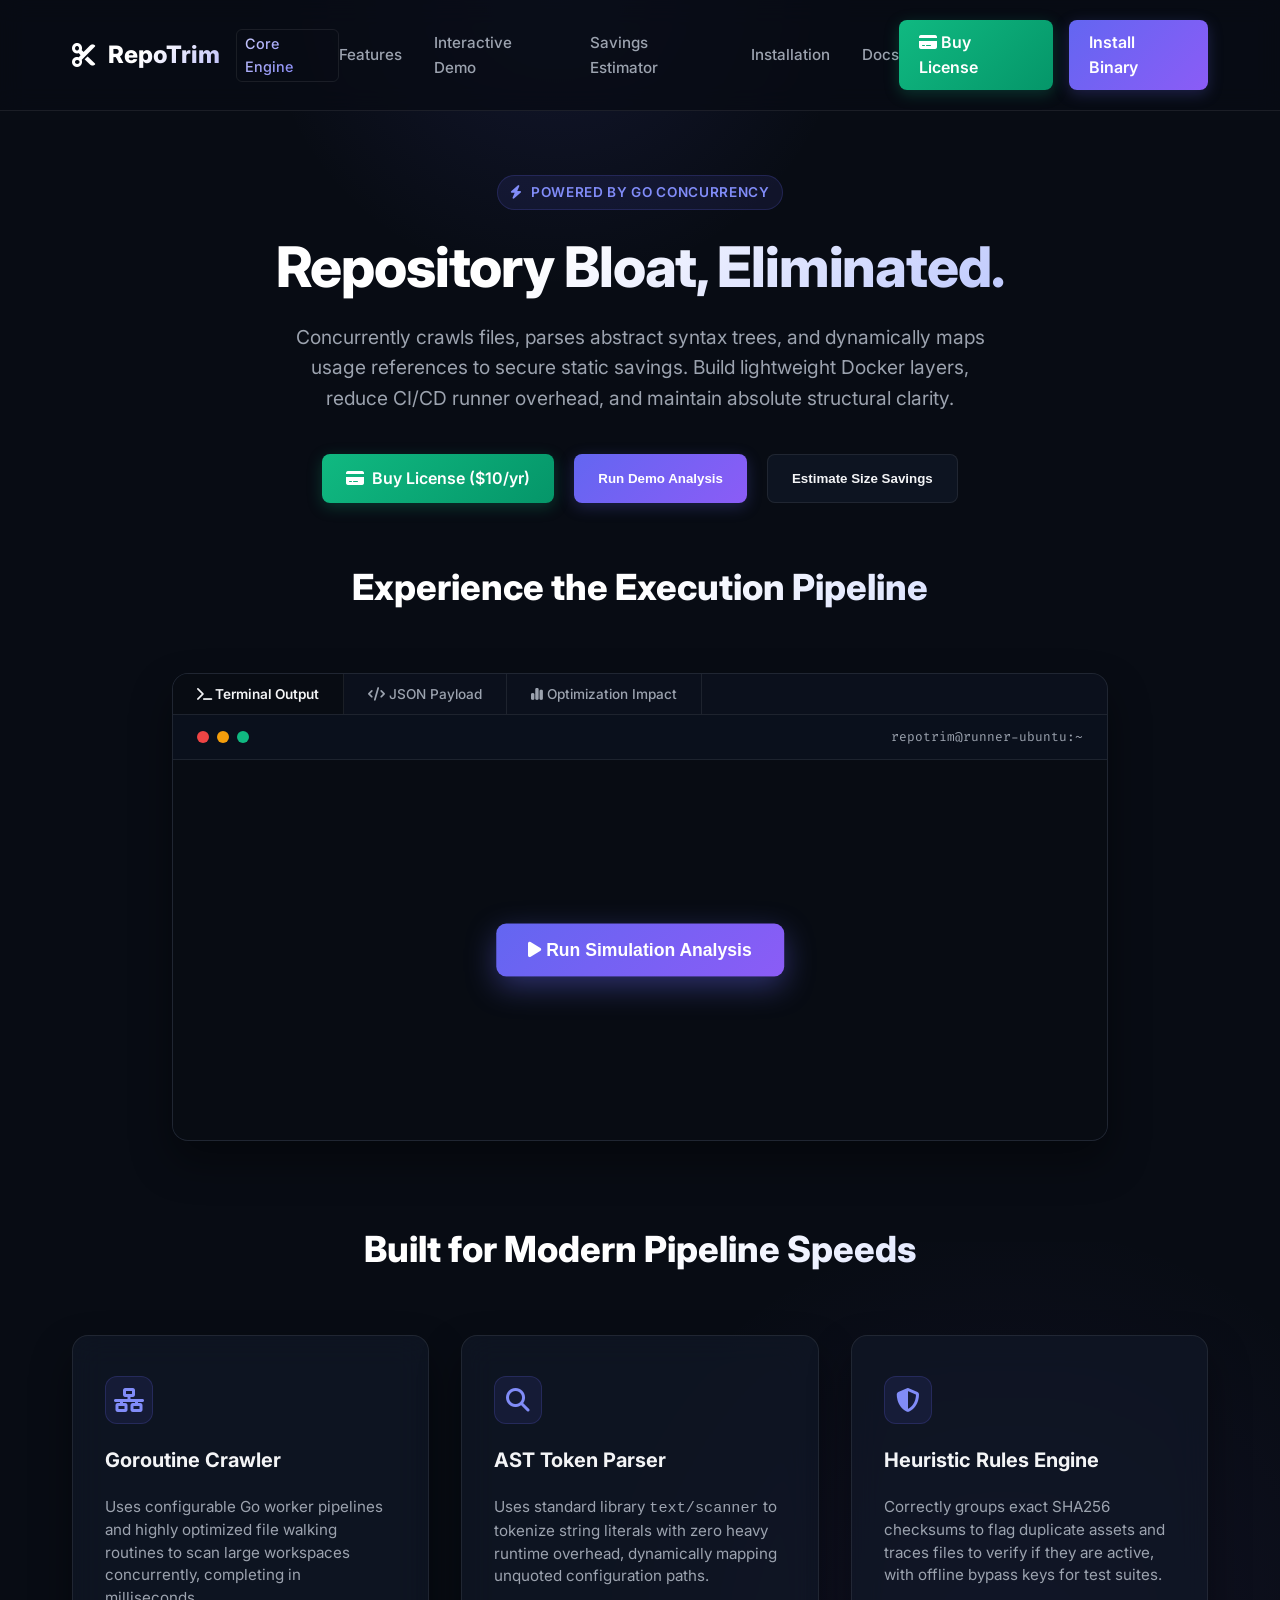
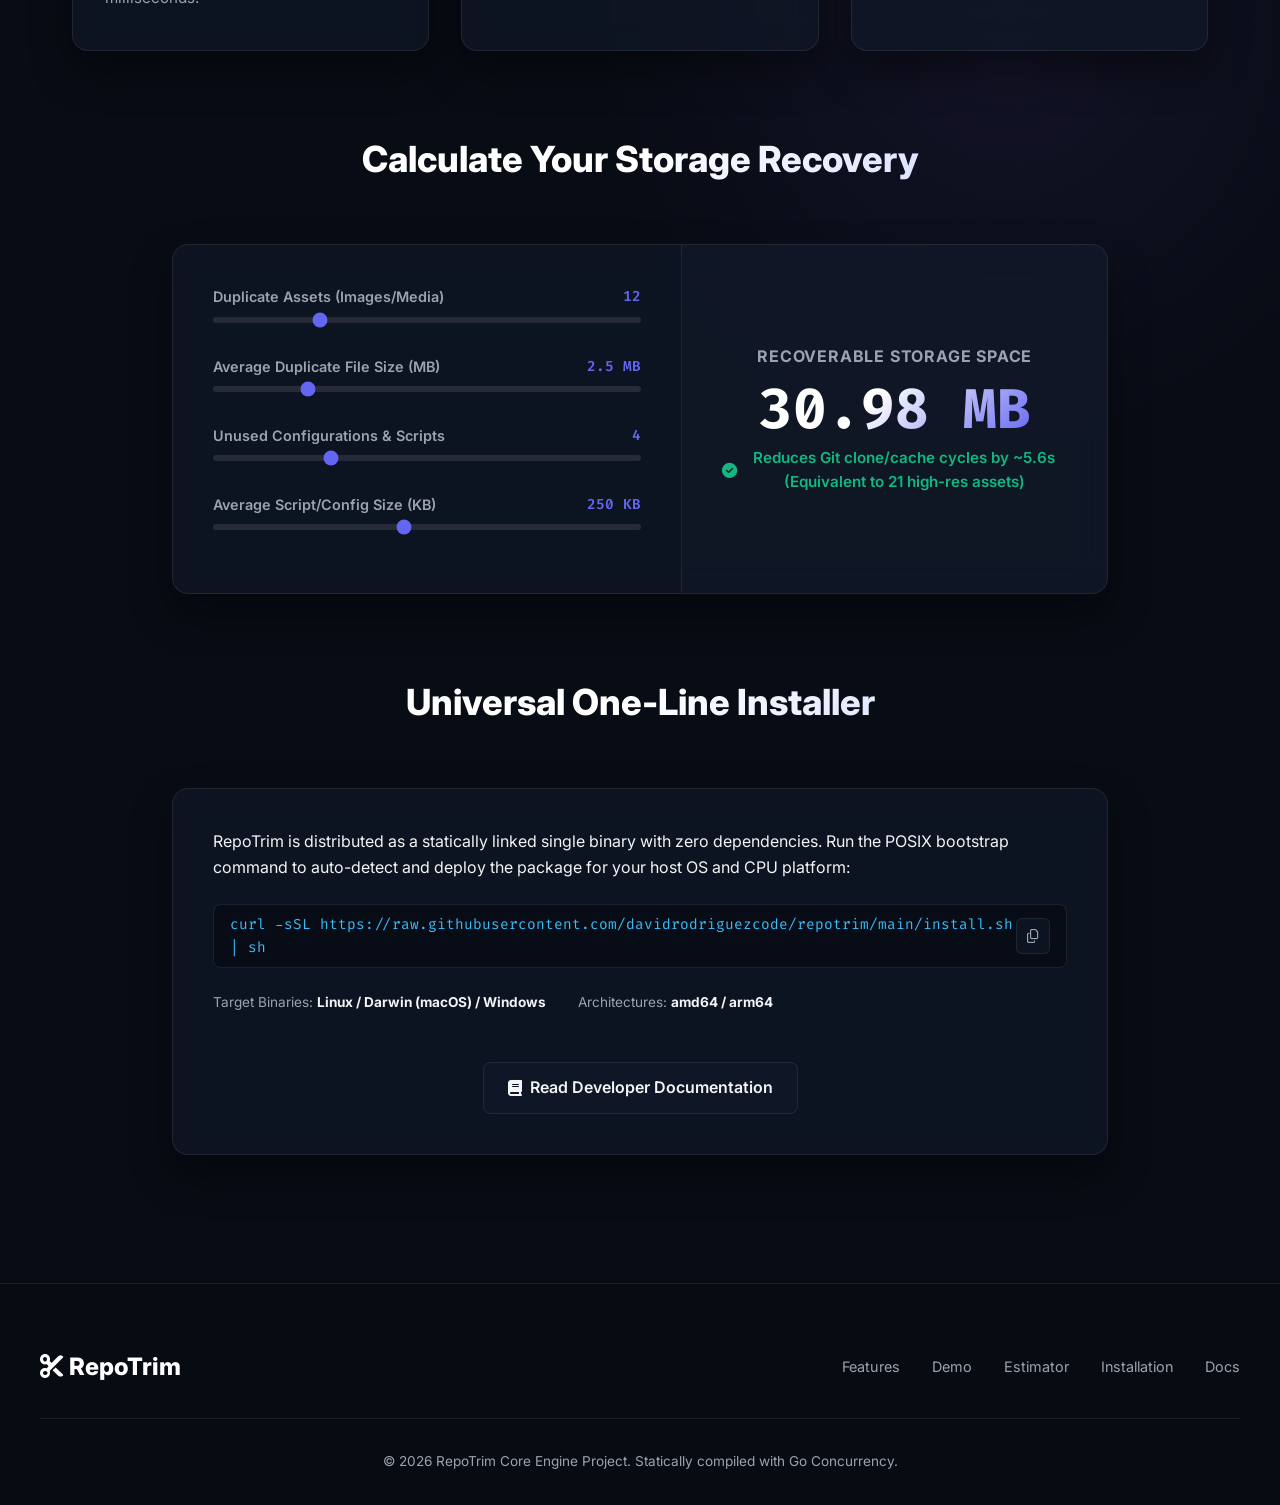
==== index.html @ 91d2beab "Update Stripe checkout payment links to live product link" ====
<!DOCTYPE html>
<html lang="en">
<head>
  <meta charset="UTF-8">
  <meta name="viewport" content="width=device-width, initial-scale=1.0">
  <title>RepoTrim — High-Performance Repository Optimization</title>
  <meta name="description" content="Concurrently crawl directories, parse AST structures, and eliminate unused assets, configurations, and duplicate files with the Go RepoTrim Core Engine.">
  <link rel="stylesheet" href="style.css">
  <!-- FontAwesome Icons -->
  <link rel="stylesheet" href="https://cdnjs.cloudflare.com/ajax/libs/font-awesome/6.4.0/css/all.min.css">
</head>
<body>

  <!-- Header Navigation -->
  <header>
    <div class="nav-container">
      <a href="#" class="logo-group">
        <i class="fa-solid fa-scissors"></i> RepoTrim<span>Core Engine</span>
      </a>
      <ul class="nav-links">
        <li><a href="#features">Features</a></li>
        <li><a href="#demo">Interactive Demo</a></li>
        <li><a href="#calculator">Savings Estimator</a></li>
        <li><a href="#install">Installation</a></li>
        <li><a href="docs.html">Docs</a></li>
      </ul>
      <div style="display: flex; gap: 1rem; align-items: center;">
        <a href="https://buy.stripe.com/7sY00k0hScyi4D03rkcQU00" target="_blank" class="cta-button" style="background: linear-gradient(135deg, #10b981 0%, #059669 100%); box-shadow: 0 4px 15px rgba(16, 185, 129, 0.25); text-decoration: none;">
          <i class="fa-solid fa-credit-card"></i> Buy License
        </a>
        <a href="#install" class="cta-button" style="text-decoration: none;">Install Binary</a>
      </div>
    </div>
  </header>

  <!-- Hero Section -->
  <section class="hero">
    <div class="badge">
      <i class="fa-solid fa-bolt"></i> Powered by Go Concurrency
    </div>
    <h1>Repository Bloat, Eliminated.</h1>
    <p>Concurrently crawls files, parses abstract syntax trees, and dynamically maps usage references to secure static savings. Build lightweight Docker layers, reduce CI/CD runner overhead, and maintain absolute structural clarity.</p>
    <div class="hero-actions" style="display: flex; justify-content: center; gap: 1.25rem; flex-wrap: wrap;">
      <a href="https://buy.stripe.com/7sY00k0hScyi4D03rkcQU00" target="_blank" class="cta-button" style="background: linear-gradient(135deg, #10b981 0%, #059669 100%); box-shadow: 0 4px 15px rgba(16, 185, 129, 0.25); text-decoration: none; display: inline-flex; align-items: center; gap: 0.5rem; padding: 0.75rem 1.5rem;">
        <i class="fa-solid fa-credit-card"></i> Buy License ($10/yr)
      </a>
      <button class="cta-button" style="padding: 0.75rem 1.5rem;" onclick="document.getElementById('demo').scrollIntoView({behavior: 'smooth'})">Run Demo Analysis</button>
      <button class="secondary-button" style="padding: 0.75rem 1.5rem;" onclick="document.getElementById('calculator').scrollIntoView({behavior: 'smooth'})">Estimate Size Savings</button>
    </div>
  </section>

  <!-- Interactive Terminal Showcase Console -->
  <section class="showcase-console" id="demo">
    <h2 class="section-title">Experience the Execution Pipeline</h2>
    <div class="panel">
      <!-- Tabs Header -->
      <div class="console-tabs">
        <button class="console-tab-btn active" onclick="switchConsoleTab('terminal')">
          <i class="fa-solid fa-terminal"></i> Terminal Output
        </button>
        <button class="console-tab-btn" onclick="switchConsoleTab('json')">
          <i class="fa-solid fa-code"></i> JSON Payload
        </button>
        <button class="console-tab-btn" onclick="switchConsoleTab('impact')">
          <i class="fa-solid fa-chart-simple"></i> Optimization Impact
        </button>
      </div>
      <!-- Console Content -->
      <div class="console-header">
        <div class="console-dots">
          <span class="dot-red"></span>
          <span class="dot-yellow"></span>
          <span class="dot-green"></span>
        </div>
        <div class="console-title">repotrim@runner-ubuntu:~</div>
      </div>
      
      <!-- Terminal Console Body -->
      <div class="console-body" id="consoleContent">
        <!-- Interactive Trigger Button overlay -->
        <button class="console-cta-trigger" id="runSimBtn" onclick="runAnalysisSimulation()">
          <i class="fa-solid fa-play"></i> Run Simulation Analysis
        </button>
        <div id="typewriterText"></div>
      </div>
    </div>
  </section>

  <!-- Core Features Grid -->
  <section class="features-section" id="features">
    <h2 class="section-title">Built for Modern Pipeline Speeds</h2>
    <div class="grid-features">
      
      <!-- Feature 1 -->
      <div class="panel feature-card">
        <div class="icon-wrapper">
          <i class="fa-solid fa-network-wired"></i>
        </div>
        <h3>Goroutine Crawler</h3>
        <p>Uses configurable Go worker pipelines and highly optimized file walking routines to scan large workspaces concurrently, completing in milliseconds.</p>
      </div>

      <!-- Feature 2 -->
      <div class="panel feature-card">
        <div class="icon-wrapper">
          <i class="fa-solid fa-magnifying-glass"></i>
        </div>
        <h3>AST Token Parser</h3>
        <p>Uses standard library <code>text/scanner</code> to tokenize string literals with zero heavy runtime overhead, dynamically mapping unquoted configuration paths.</p>
      </div>

      <!-- Feature 3 -->
      <div class="panel feature-card">
        <div class="icon-wrapper">
          <i class="fa-solid fa-shield-halved"></i>
        </div>
        <h3>Heuristic Rules Engine</h3>
        <p>Correctly groups exact SHA256 checksums to flag duplicate assets and traces files to verify if they are active, with offline bypass keys for test suites.</p>
      </div>

    </div>
  </section>

  <!-- Interactive Storage Savings Calculator -->
  <section class="calculator-section" id="calculator">
    <h2 class="section-title">Calculate Your Storage Recovery</h2>
    <div class="panel calc-box">
      <!-- Input Sliders -->
      <div class="calc-sliders">
        
        <div class="slider-group">
          <div class="slider-header">
            <span>Duplicate Assets (Images/Media)</span>
            <span class="value" id="dupCountVal">12</span>
          </div>
          <input type="range" id="dupCount" min="0" max="50" value="12" oninput="calculateSavings()">
        </div>

        <div class="slider-group">
          <div class="slider-header">
            <span>Average Duplicate File Size (MB)</span>
            <span class="value" id="dupSizeVal">2.4 MB</span>
          </div>
          <input type="range" id="dupSize" min="0.5" max="10.0" step="0.5" value="2.5" oninput="calculateSavings()">
        </div>

        <div class="slider-group">
          <div class="slider-header">
            <span>Unused Configurations & Scripts</span>
            <span class="value" id="scriptCountVal">4</span>
          </div>
          <input type="range" id="scriptCount" min="0" max="15" value="4" oninput="calculateSavings()">
        </div>

        <div class="slider-group">
          <div class="slider-header">
            <span>Average Script/Config Size (KB)</span>
            <span class="value" id="scriptSizeVal">250 KB</span>
          </div>
          <input type="range" id="scriptSize" min="50" max="500" step="50" value="250" oninput="calculateSavings()">
        </div>

      </div>

      <!-- Live Calculations Result -->
      <div class="calc-result">
        <h4>Recoverable Storage Space</h4>
        <div class="savings-number" id="totalSavingsResult">31.00 MB</div>
        <div class="savings-label">
          <i class="fa-solid fa-circle-check"></i> <span id="labelResult">Optimizes roughly 6.2% of build images</span>
        </div>
      </div>
    </div>
  </section>

  <!-- Installation Copy Area -->
  <section class="installer-section" id="install">
    <h2 class="section-title">Universal One-Line Installer</h2>
    <div class="panel installer-card">
      <div class="installer-layout">
        <p>RepoTrim is distributed as a statically linked single binary with zero dependencies. Run the POSIX bootstrap command to auto-detect and deploy the package for your host OS and CPU platform:</p>
        
        <div class="copy-container">
          <div class="copy-text" id="installCommand">curl -sSL https://raw.githubusercontent.com/davidrodriguezcode/repotrim/main/install.sh | sh</div>
          <button class="copy-btn" onclick="copyToClipboard('installCommand')">
            <i class="fa-regular fa-copy" id="copyIcon"></i>
          </button>
        </div>

        <div class="installer-meta">
          <span>Target Binaries: <strong>Linux / Darwin (macOS) / Windows</strong></span>
          <span>Architectures: <strong>amd64 / arm64</strong></span>
        </div>
        <div style="margin-top: 1.5rem; text-align: center;">
          <a href="docs.html" class="secondary-button" style="text-decoration: none; display: inline-flex; align-items: center; gap: 0.5rem;">
            <i class="fa-solid fa-book"></i> Read Developer Documentation
          </a>
        </div>
      </div>
    </div>
  </section>

  <!-- Footer Section -->
  <footer>
    <div class="footer-container">
      <a href="#" class="footer-logo">
        <i class="fa-solid fa-scissors"></i> RepoTrim
      </a>
      <ul class="footer-links">
        <li><a href="#features">Features</a></li>
        <li><a href="#demo">Demo</a></li>
        <li><a href="#calculator">Estimator</a></li>
        <li><a href="#install">Installation</a></li>
        <li><a href="docs.html">Docs</a></li>
      </ul>
    </div>
    <div class="footer-copy">
      &copy; 2026 RepoTrim Core Engine Project. Statically compiled with Go Concurrency.
    </div>
  </footer>

  <!-- Interactive JavaScript Logic -->
  <script>
    // Console Typewriter Data
    const terminalLines = [
      "<span style='color: #6ee7b7;'>[repotrim] $</span> export REPOTRIM_LICENSE_KEY=\"TEST_LICENSE_KEY\"",
      "<span style='color: #6ee7b7;'>[repotrim] $</span> go run main.go -dir core/fixtures -format json",
      "📂 Initializing RepoTrim Core Scanner...",
      "⚡ Spawning parallel file crawler (4 workers active)...",
      "🔍 Crawled files: Done (3 files discovered)",
      "🧬 Compiling reference database...",
      "🔍 Concurrently parsing AST token references... Done (1 references mapped)",
      "🧬 Running Heuristics Rule Engine...",
      "   • DUPLICATE CHECK: Skip (0 duplicates found)",
      "   • LARGE MEDIA CHECK: Skip (0 oversized media found)",
      "   • DEAD ASSET CHECK: Unreferenced file detected in fixtures folder!",
      "   • Recommendation: [Delete] assets/abandoned_background.png (saves 42 B)",
      "📈 Execution complete (duration: 9 ms)",
      "",
      "<span style='color: #38bdf8;'>{</span>",
      "  <span style='color: #a78bfa;'>\"root_dir\":</span> \"/Users/dave/Projects/repotrim/core/fixtures\",",
      "  <span style='color: #a78bfa;'>\"total_files_scanned\":</span> 3,",
      "  <span style='color: #a78bfa;'>\"total_bytes_scanned\":</span> 205,",
      "  <span style='color: #a78bfa;'>\"total_issues_found\":</span> 1,",
      "  <span style='color: #a78bfa;'>\"total_savings_bytes\":</span> 42,",
      "  <span style='color: #a78bfa;'>\"issues\":</span> [",
      "    {",
      "      <span style='color: #a78bfa;'>\"type\":</span> \"Unused Asset\",",
      "      <span style='color: #a78bfa;'>\"file_path\":</span> \"assets/abandoned_background.png\",",
      "      <span style='color: #a78bfa;'>\"details\":</span> \"No references found in source files or configuration files\",",
      "      <span style='color: #a78bfa;'>\"savings_bytes\":</span> 42,",
      "      <span style='color: #a78bfa;'>\"recommendation\":</span> \"Delete unused asset file\"",
      "    }",
      "  ],",
      "  <span style='color: #a78bfa;'>\"initial_size_bytes\":</span> 77,",
      "  <span style='color: #a78bfa;'>\"projected_savings_bytes\":</span> 42,",
      "  <span style='color: #a78bfa;'>\"unused_assets\":</span> [",
      "    \"assets/abandoned_background.png\"",
      "  ],",
      "  <span style='color: #a78bfa;'>\"protected_assets\":</span> []",
      "<span style='color: #38bdf8;'>}</span>"
    ];

    const jsonText = `{
  "root_dir": "/Users/dave/Projects/repotrim/core/fixtures",
  "total_files_scanned": 3,
  "total_bytes_scanned": 205,
  "total_issues_found": 1,
  "total_savings_bytes": 42,
  "issues": [
    {
      "type": "Unused Asset",
      "file_path": "assets/abandoned_background.png",
      "details": "No references or imports found in source code or configs",
      "savings_bytes": 42,
      "recommendation": "Delete unused asset file"
    }
  ],
  "initial_size_bytes": 77,
  "projected_savings_bytes": 42,
  "unused_assets": [
    "assets/abandoned_background.png"
  ],
  "protected_assets": []
}`;

    const impactText = `📂 **RepoTrim Optimization Analysis Report**

📊 **Metrics Overview:**
   • Scanned Assets:      77 Bytes (icon_home.png & abandoned_background.png)
   • Target Unused:       42 Bytes (abandoned_background.png)
   • Protected Assets:    0 Bytes (icon_home.png matches exactly!)
   
📈 **Efficiency Gains:**
   • Recovered Space:     42 Bytes (54.5% total reduction)
   • CI/CD Speed Gain:    Reduced Git clone and dynamic caching cycles.
   
⚡ **Heuristics Verified:**
   • Exact Base Match:    "icon_home" safely whitelists "icon_home.png".
   • No Double Flagging:  Duplicate calculations do not double-warn unreferenced fields.`;

    let currentTab = 'terminal';
    let simulationActive = false;

    // Run Terminal Typewriter Simulation
    function runAnalysisSimulation() {
      if (simulationActive) return;
      simulationActive = true;
      
      const btn = document.getElementById('runSimBtn');
      btn.style.display = 'none';

      const container = document.getElementById('typewriterText');
      container.innerHTML = '';
      
      let lineIndex = 0;
      
      function printLine() {
        if (lineIndex < terminalLines.length) {
          const p = document.createElement('div');
          p.innerHTML = terminalLines[lineIndex] + "<span class='cursor'></span>";
          container.appendChild(p);

          // Scroll console automatically
          const body = document.getElementById('consoleContent');
          body.scrollTop = body.scrollHeight;

          // Remove typewriter cursor from previous lines
          setTimeout(() => {
            const cursors = p.getElementsByClassName('cursor');
            if (cursors.length > 0) cursors[0].remove();
            lineIndex++;
            printLine();
          }, lineIndex < 14 ? 300 : 80); // Speed up JSON outputs
        } else {
          simulationActive = false;
        }
      }
      
      printLine();
    }

    // Switch Console Tabs
    function switchConsoleTab(tab) {
      currentTab = tab;
      
      // Update Tab button active state
      const buttons = document.getElementsByClassName('console-tab-btn');
      for (let btn of buttons) {
        btn.classList.remove('active');
      }
      
      // Add active state to correct button
      event.currentTarget.classList.add('active');
      
      const container = document.getElementById('typewriterText');
      const simBtn = document.getElementById('runSimBtn');
      
      if (tab === 'terminal') {
        if (!simulationActive && container.innerHTML === '') {
          simBtn.style.display = 'block';
        } else {
          simBtn.style.display = 'none';
        }
        // Let typewriter contain whatever it has, or if empty show run
      } else if (tab === 'json') {
        simBtn.style.display = 'none';
        container.innerHTML = `<pre style="color: #6ee7b7;">${jsonText}</pre>`;
      } else if (tab === 'impact') {
        simBtn.style.display = 'none';
        container.innerHTML = `<pre style="color: #c7d2fe; white-space: pre-wrap; font-family: var(--font-sans); line-height: 1.8;">${impactText}</pre>`;
      }
    }

    // Live Savings Calculator Logic
    function calculateSavings() {
      const dupCount = parseInt(document.getElementById('dupCount').value);
      const dupSize = parseFloat(document.getElementById('dupSize').value);
      const scriptCount = parseInt(document.getElementById('scriptCount').value);
      const scriptSize = parseInt(document.getElementById('scriptSize').value);
      
      // Update displayed slider values
      document.getElementById('dupCountVal').innerText = dupCount;
      document.getElementById('dupSizeVal').innerText = dupSize + " MB";
      document.getElementById('scriptCountVal').innerText = scriptCount;
      document.getElementById('scriptSizeVal').innerText = scriptSize + " KB";
      
      // Calculate
      const dupSavings = dupCount * dupSize; // in MB
      const scriptSavings = (scriptCount * scriptSize) / 1024; // in MB
      const totalSavings = dupSavings + scriptSavings;
      
      // Update Savings text
      document.getElementById('totalSavingsResult').innerText = totalSavings.toFixed(2) + " MB";
      
      // Update dynamic recommendation text
      let imageCount = Math.round(totalSavings / 1.5);
      if (imageCount < 1) imageCount = 1;
      
      let buildImpact = (totalSavings * 0.18).toFixed(1);
      if (parseFloat(buildImpact) < 0.2) buildImpact = "0.2";
      
      document.getElementById('labelResult').innerText = `Reduces Git clone/cache cycles by ~${buildImpact}s (Equivalent to ${imageCount} high-res assets)`;
    }

    // Copy to Clipboard Utility
    function copyToClipboard(elementId) {
      const text = document.getElementById(elementId).innerText;
      navigator.clipboard.writeText(text).then(() => {
        const icon = document.getElementById('copyIcon');
        icon.classList.remove('fa-regular', 'fa-copy');
        icon.classList.add('fa-solid', 'fa-check');
        icon.style.color = '#10b981';
        
        setTimeout(() => {
          icon.classList.remove('fa-solid', 'fa-check');
          icon.classList.add('fa-regular', 'fa-copy');
          icon.style.color = '';
        }, 2000);
      });
    }

    // Initialize Calculator on load
    window.onload = function() {
      calculateSavings();
    };
  </script>
</body>
</html>
---- style.css ----
/* RepoTrim Showcase Custom Styling */
@import url('https://fonts.googleapis.com/css2?family=Inter:wght@300;400;500;600;700;800&family=Fira+Code:wght@400;500&display=swap');

:root {
  --bg-color: #080c14;
  --panel-bg: rgba(17, 25, 40, 0.65);
  --panel-border: rgba(255, 255, 255, 0.08);
  --text-primary: #f3f4f6;
  --text-secondary: #9ca3af;
  --primary-accent: #6366f1;
  --secondary-accent: #8b5cf6;
  --success: #10b981;
  --warning: #f59e0b;
  --font-sans: 'Inter', system-ui, sans-serif;
  --font-mono: 'Fira Code', monospace;
  --shadow-glow: 0 0 25px rgba(99, 102, 241, 0.15);
}

* {
  box-sizing: border-box;
  margin: 0;
  padding: 0;
}

body {
  font-family: var(--font-sans);
  background-color: var(--bg-color);
  color: var(--text-primary);
  min-height: 100vh;
  line-height: 1.6;
  overflow-x: hidden;
  position: relative;
}

/* Ambient Radial Glow Gradients in Background */
body::before {
  content: "";
  position: absolute;
  top: -10%;
  left: 20%;
  width: 600px;
  height: 600px;
  background: radial-gradient(circle, rgba(99, 102, 241, 0.12) 0%, rgba(0, 0, 0, 0) 70%);
  z-index: -1;
  pointer-events: none;
}

body::after {
  content: "";
  position: absolute;
  top: 40%;
  right: -10%;
  width: 800px;
  height: 800px;
  background: radial-gradient(circle, rgba(139, 92, 246, 0.08) 0%, rgba(0, 0, 0, 0) 75%);
  z-index: -1;
  pointer-events: none;
}

/* Header & Glassmorphic Navigation */
header {
  position: sticky;
  top: 0;
  z-index: 100;
  background: rgba(8, 12, 20, 0.8);
  backdrop-filter: blur(12px);
  -webkit-backdrop-filter: blur(12px);
  border-bottom: 1px solid var(--panel-border);
}

.nav-container {
  max-width: 1200px;
  margin: 0 auto;
  padding: 1.25rem 2rem;
  display: flex;
  justify-content: space-between;
  align-items: center;
}

.logo-group {
  display: flex;
  align-items: center;
  gap: 0.75rem;
  font-weight: 800;
  font-size: 1.5rem;
  background: linear-gradient(135deg, #fff 30%, var(--primary-accent) 100%);
  -webkit-background-clip: text;
  -webkit-text-fill-color: transparent;
  text-decoration: none;
}

.logo-group span {
  font-weight: 500;
  font-size: 0.9rem;
  color: var(--text-secondary);
  border: 1px solid var(--panel-border);
  padding: 0.15rem 0.5rem;
  border-radius: 6px;
  margin-left: 0.25rem;
}

.nav-links {
  display: flex;
  gap: 2rem;
  list-style: none;
  align-items: center;
}

.nav-links a {
  color: var(--text-secondary);
  text-decoration: none;
  font-weight: 500;
  font-size: 0.95rem;
  transition: color 0.2s ease;
}

.nav-links a:hover {
  color: var(--text-primary);
}

.cta-button {
  background: linear-gradient(135deg, var(--primary-accent) 0%, var(--secondary-accent) 100%);
  color: #fff !important;
  padding: 0.6rem 1.25rem;
  border-radius: 8px;
  font-weight: 600;
  border: none;
  cursor: pointer;
  box-shadow: 0 4px 15px rgba(99, 102, 241, 0.25);
  transition: all 0.3s ease;
}

.cta-button:hover {
  transform: translateY(-2px);
  box-shadow: 0 6px 20px rgba(99, 102, 241, 0.4);
}

/* Hero Section */
.hero {
  max-width: 1200px;
  margin: 4rem auto 2rem;
  padding: 0 2rem;
  text-align: center;
}

.badge {
  display: inline-flex;
  align-items: center;
  gap: 0.5rem;
  background: rgba(99, 102, 241, 0.1);
  border: 1px solid rgba(99, 102, 241, 0.2);
  color: #818cf8;
  padding: 0.35rem 0.75rem;
  border-radius: 9999px;
  font-size: 0.85rem;
  font-weight: 600;
  margin-bottom: 1.5rem;
  letter-spacing: 0.05em;
  text-transform: uppercase;
}

.hero h1 {
  font-size: 3.5rem;
  font-weight: 800;
  line-height: 1.2;
  margin-bottom: 1.25rem;
  background: linear-gradient(135deg, #fff 40%, #a5b4fc 100%);
  -webkit-background-clip: text;
  -webkit-text-fill-color: transparent;
  letter-spacing: -0.02em;
}

.hero p {
  font-size: 1.2rem;
  color: var(--text-secondary);
  max-width: 700px;
  margin: 0 auto 2.5rem;
}

.hero-actions {
  display: flex;
  justify-content: center;
  gap: 1.25rem;
}

.secondary-button {
  background: var(--panel-bg);
  border: 1px solid var(--panel-border);
  color: var(--text-primary);
  padding: 0.75rem 1.5rem;
  border-radius: 8px;
  font-weight: 600;
  cursor: pointer;
  transition: all 0.2s ease;
}

.secondary-button:hover {
  background: rgba(255, 255, 255, 0.05);
  border-color: rgba(255, 255, 255, 0.15);
}

/* Glassmorphism Panel Container */
.panel {
  background: var(--panel-bg);
  border: 1px solid var(--panel-border);
  border-radius: 16px;
  backdrop-filter: blur(16px);
  -webkit-backdrop-filter: blur(16px);
  box-shadow: 0 20px 40px rgba(0, 0, 0, 0.4);
  overflow: hidden;
}

/* Interactive Interactive Console Layout */
.showcase-console {
  max-width: 1000px;
  margin: 3.5rem auto 5rem;
  padding: 0 2rem;
}

.console-header {
  background: rgba(10, 16, 28, 0.9);
  padding: 0.75rem 1.5rem;
  border-bottom: 1px solid var(--panel-border);
  display: flex;
  justify-content: space-between;
  align-items: center;
}

.console-dots {
  display: flex;
  gap: 0.5rem;
}

.console-dots span {
  width: 12px;
  height: 12px;
  border-radius: 50%;
  display: inline-block;
}

.dot-red { background-color: #ef4444; }
.dot-yellow { background-color: #f59e0b; }
.dot-green { background-color: #10b981; }

.console-title {
  font-family: var(--font-mono);
  font-size: 0.8rem;
  color: var(--text-secondary);
}

.console-body {
  background: rgba(8, 12, 20, 0.95);
  min-height: 380px;
  padding: 1.5rem;
  font-family: var(--font-mono);
  font-size: 0.9rem;
  color: #38bdf8;
  overflow-y: auto;
  position: relative;
}

.console-body pre {
  white-space: pre-wrap;
  word-wrap: break-word;
  color: var(--text-primary);
}

.console-cta-trigger {
  position: absolute;
  top: 50%;
  left: 50%;
  transform: translate(-50%, -50%);
  background: linear-gradient(135deg, var(--primary-accent) 0%, var(--secondary-accent) 100%);
  color: #fff;
  border: none;
  padding: 1rem 2rem;
  border-radius: 10px;
  font-weight: 700;
  font-size: 1.1rem;
  cursor: pointer;
  box-shadow: 0 10px 30px rgba(99, 102, 241, 0.4);
  transition: all 0.3s ease;
  z-index: 10;
}

.console-cta-trigger:hover {
  transform: translate(-50%, -52%) scale(1.05);
  box-shadow: 0 12px 40px rgba(99, 102, 241, 0.6);
}

.console-tabs {
  background: rgba(10, 16, 28, 0.6);
  display: flex;
  border-bottom: 1px solid var(--panel-border);
}

.console-tab-btn {
  background: none;
  border: none;
  border-right: 1px solid var(--panel-border);
  color: var(--text-secondary);
  font-family: var(--font-sans);
  font-size: 0.85rem;
  padding: 0.75rem 1.5rem;
  cursor: pointer;
  font-weight: 500;
  transition: all 0.2s ease;
}

.console-tab-btn.active {
  background: rgba(8, 12, 20, 0.95);
  color: var(--text-primary);
  font-weight: 600;
}

.console-tab-btn:hover:not(.active) {
  background: rgba(255, 255, 255, 0.02);
  color: var(--text-primary);
}

/* Features Grid Section */
.features-section {
  max-width: 1200px;
  margin: 5rem auto;
  padding: 0 2rem;
}

.section-title {
  text-align: center;
  font-size: 2.25rem;
  font-weight: 800;
  margin-bottom: 3.5rem;
  background: linear-gradient(135deg, #fff 50%, #c7d2fe 100%);
  -webkit-background-clip: text;
  -webkit-text-fill-color: transparent;
}

.grid-features {
  display: grid;
  grid-template-columns: repeat(auto-fit, minmax(320px, 1fr));
  gap: 2rem;
}

.feature-card {
  padding: 2.5rem 2rem;
  display: flex;
  flex-direction: column;
  gap: 1.25rem;
  transition: all 0.3s ease;
}

.feature-card:hover {
  transform: translateY(-5px);
  border-color: rgba(99, 102, 241, 0.25);
  box-shadow: var(--shadow-glow);
}

.icon-wrapper {
  width: 48px;
  height: 48px;
  border-radius: 12px;
  background: rgba(99, 102, 241, 0.1);
  display: flex;
  align-items: center;
  justify-content: center;
  color: #818cf8;
  font-size: 1.5rem;
  border: 1px solid rgba(99, 102, 241, 0.2);
}

.feature-card h3 {
  font-size: 1.25rem;
  font-weight: 700;
  color: var(--text-primary);
}

.feature-card p {
  color: var(--text-secondary);
  font-size: 0.95rem;
  line-height: 1.5;
}

/* Interactive Calculator Container */
.calculator-section {
  max-width: 1000px;
  margin: 5rem auto;
  padding: 0 2rem;
}

.calc-box {
  display: grid;
  grid-template-columns: 1.2fr 1fr;
  min-height: 350px;
}

.calc-sliders {
  padding: 2.5rem;
  display: flex;
  flex-direction: column;
  gap: 2rem;
  border-right: 1px solid var(--panel-border);
}

.slider-group {
  display: flex;
  flex-direction: column;
  gap: 0.5rem;
}

.slider-header {
  display: flex;
  justify-content: space-between;
  font-size: 0.9rem;
  font-weight: 600;
  color: var(--text-secondary);
}

.slider-header span.value {
  color: var(--primary-accent);
  font-family: var(--font-mono);
}

input[type="range"] {
  width: 100%;
  height: 6px;
  background: rgba(255, 255, 255, 0.1);
  border-radius: 5px;
  outline: none;
  -webkit-appearance: none;
  accent-color: var(--primary-accent);
}

.calc-result {
  padding: 2.5rem;
  display: flex;
  flex-direction: column;
  justify-content: center;
  align-items: center;
  text-align: center;
  background: rgba(99, 102, 241, 0.02);
}

.calc-result h4 {
  font-size: 1rem;
  color: var(--text-secondary);
  text-transform: uppercase;
  letter-spacing: 0.05em;
  margin-bottom: 0.75rem;
}

.savings-number {
  font-size: 3.5rem;
  font-weight: 800;
  color: #fff;
  font-family: var(--font-mono);
  background: linear-gradient(135deg, #fff 40%, var(--primary-accent) 100%);
  -webkit-background-clip: text;
  -webkit-text-fill-color: transparent;
  line-height: 1;
  margin-bottom: 0.5rem;
}

.savings-label {
  font-size: 0.95rem;
  color: var(--success);
  font-weight: 600;
  display: flex;
  align-items: center;
  gap: 0.25rem;
}

/* Installer / Integration Area */
.installer-section {
  max-width: 1000px;
  margin: 5rem auto;
  padding: 0 2rem;
}

.installer-card {
  padding: 2.5rem;
}

.installer-layout {
  display: flex;
  flex-direction: column;
  gap: 1.5rem;
}

.copy-container {
  display: flex;
  background: rgba(8, 12, 20, 0.8);
  border: 1px solid var(--panel-border);
  border-radius: 8px;
  padding: 0.5rem 1rem;
  align-items: center;
  justify-content: space-between;
}

.copy-text {
  font-family: var(--font-mono);
  font-size: 0.9rem;
  color: #38bdf8;
}

.copy-btn {
  background: var(--panel-bg);
  border: 1px solid var(--panel-border);
  color: var(--text-secondary);
  width: 36px;
  height: 36px;
  border-radius: 6px;
  display: flex;
  align-items: center;
  justify-content: center;
  cursor: pointer;
  transition: all 0.2s ease;
}

.copy-btn:hover {
  color: var(--text-primary);
  border-color: rgba(255, 255, 255, 0.15);
}

.installer-meta {
  display: flex;
  gap: 2rem;
  font-size: 0.85rem;
  color: var(--text-secondary);
}

.installer-meta strong {
  color: var(--text-primary);
}

/* Footer Section */
footer {
  background: rgba(8, 12, 20, 0.95);
  border-top: 1px solid var(--panel-border);
  padding: 4rem 2rem 2rem;
  margin-top: 8rem;
}

.footer-container {
  max-width: 1200px;
  margin: 0 auto;
  display: flex;
  justify-content: space-between;
  align-items: center;
  flex-wrap: wrap;
  gap: 2rem;
  padding-bottom: 2rem;
  border-bottom: 1px solid var(--panel-border);
}

.footer-logo {
  font-weight: 800;
  font-size: 1.5rem;
  color: #fff;
  text-decoration: none;
}

.footer-links {
  display: flex;
  gap: 2rem;
  list-style: none;
}

.footer-links a {
  color: var(--text-secondary);
  text-decoration: none;
  font-size: 0.9rem;
  transition: color 0.2s ease;
}

.footer-links a:hover {
  color: #fff;
}

.footer-copy {
  text-align: center;
  color: var(--text-secondary);
  font-size: 0.85rem;
  padding-top: 2rem;
}

/* Typewriter animation classes */
.cursor {
  display: inline-block;
  background-color: var(--text-primary);
  width: 8px;
  height: 15px;
  margin-left: 4px;
  animation: blink 0.8s infinite;
  vertical-align: middle;
}

@keyframes blink {
  0%, 100% { opacity: 0; }
  50% { opacity: 1; }
}

/* Responsiveness adjustments */
@media (max-width: 768px) {
  .calc-box {
    grid-template-columns: 1fr;
  }
  .calc-sliders {
    border-right: none;
    border-bottom: 1px solid var(--panel-border);
  }
  .hero h1 {
    font-size: 2.5rem;
  }
  .nav-links {
    display: none;
  }
}
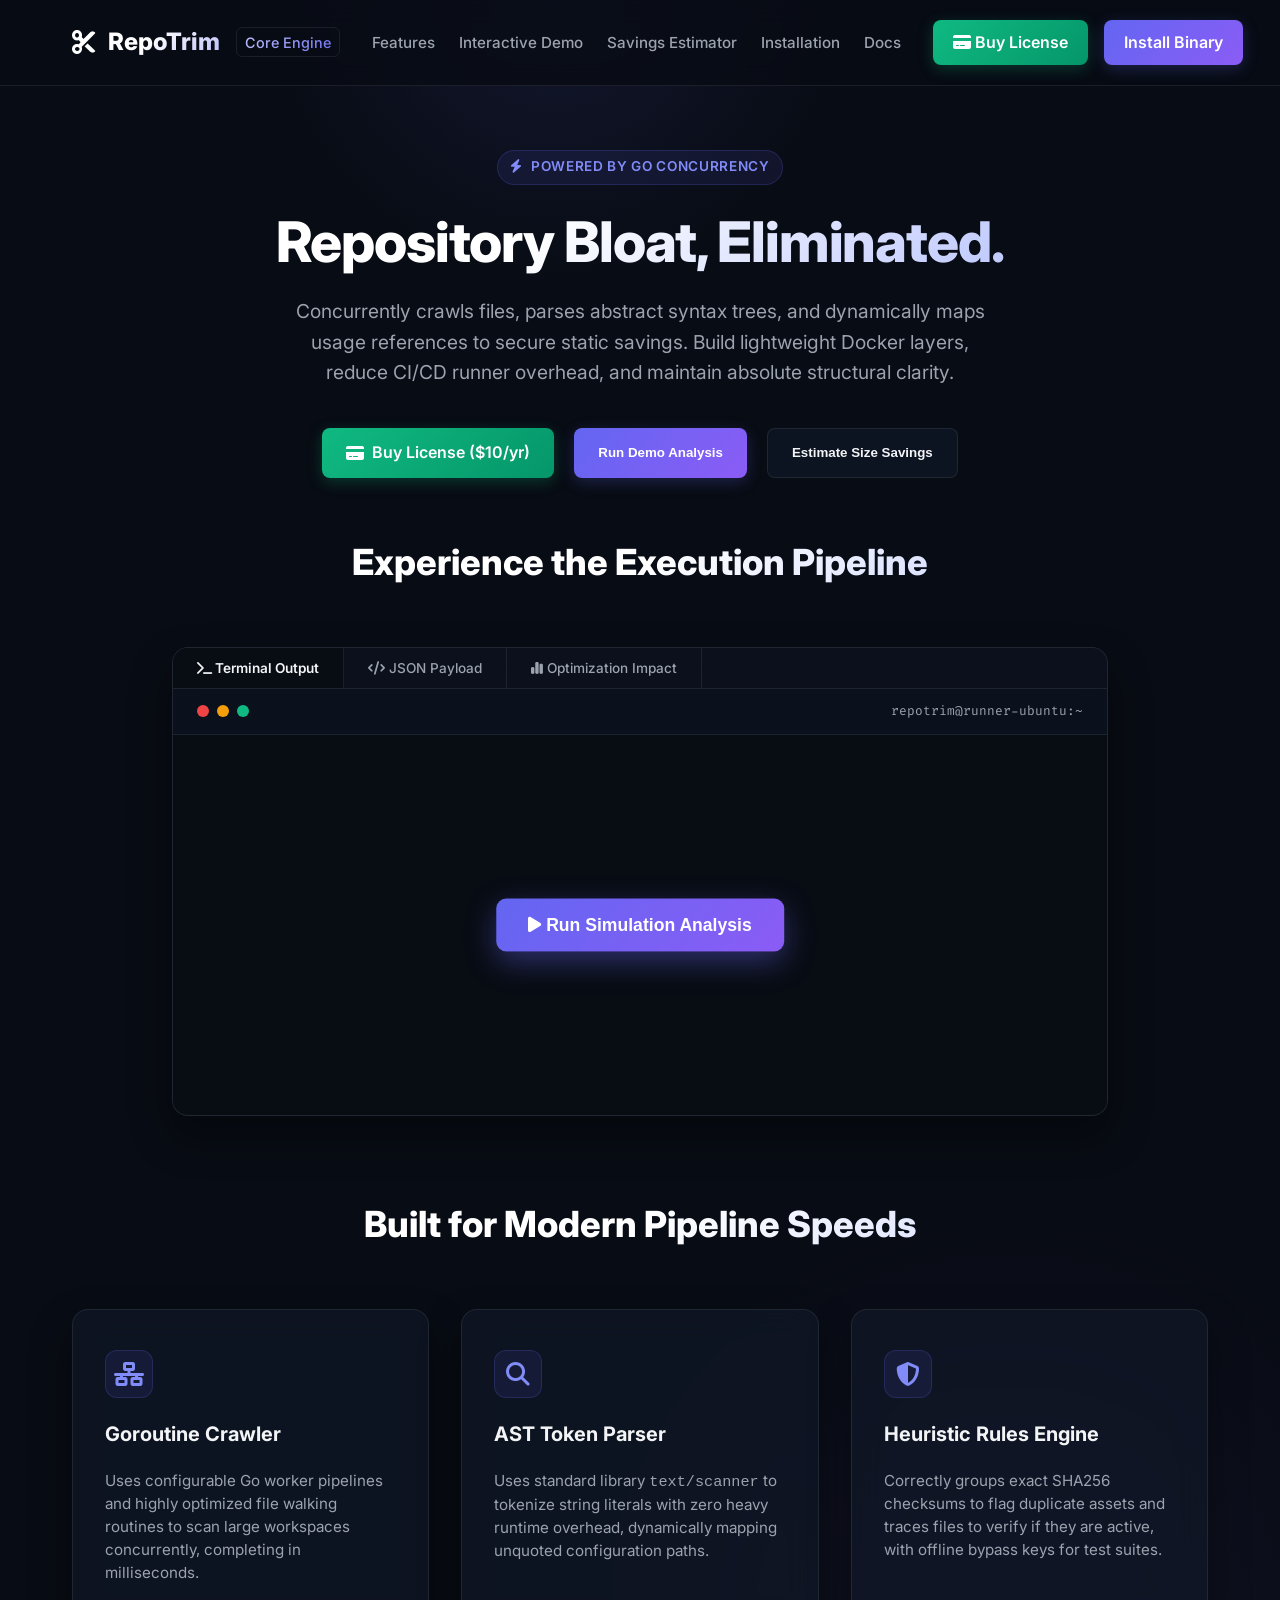
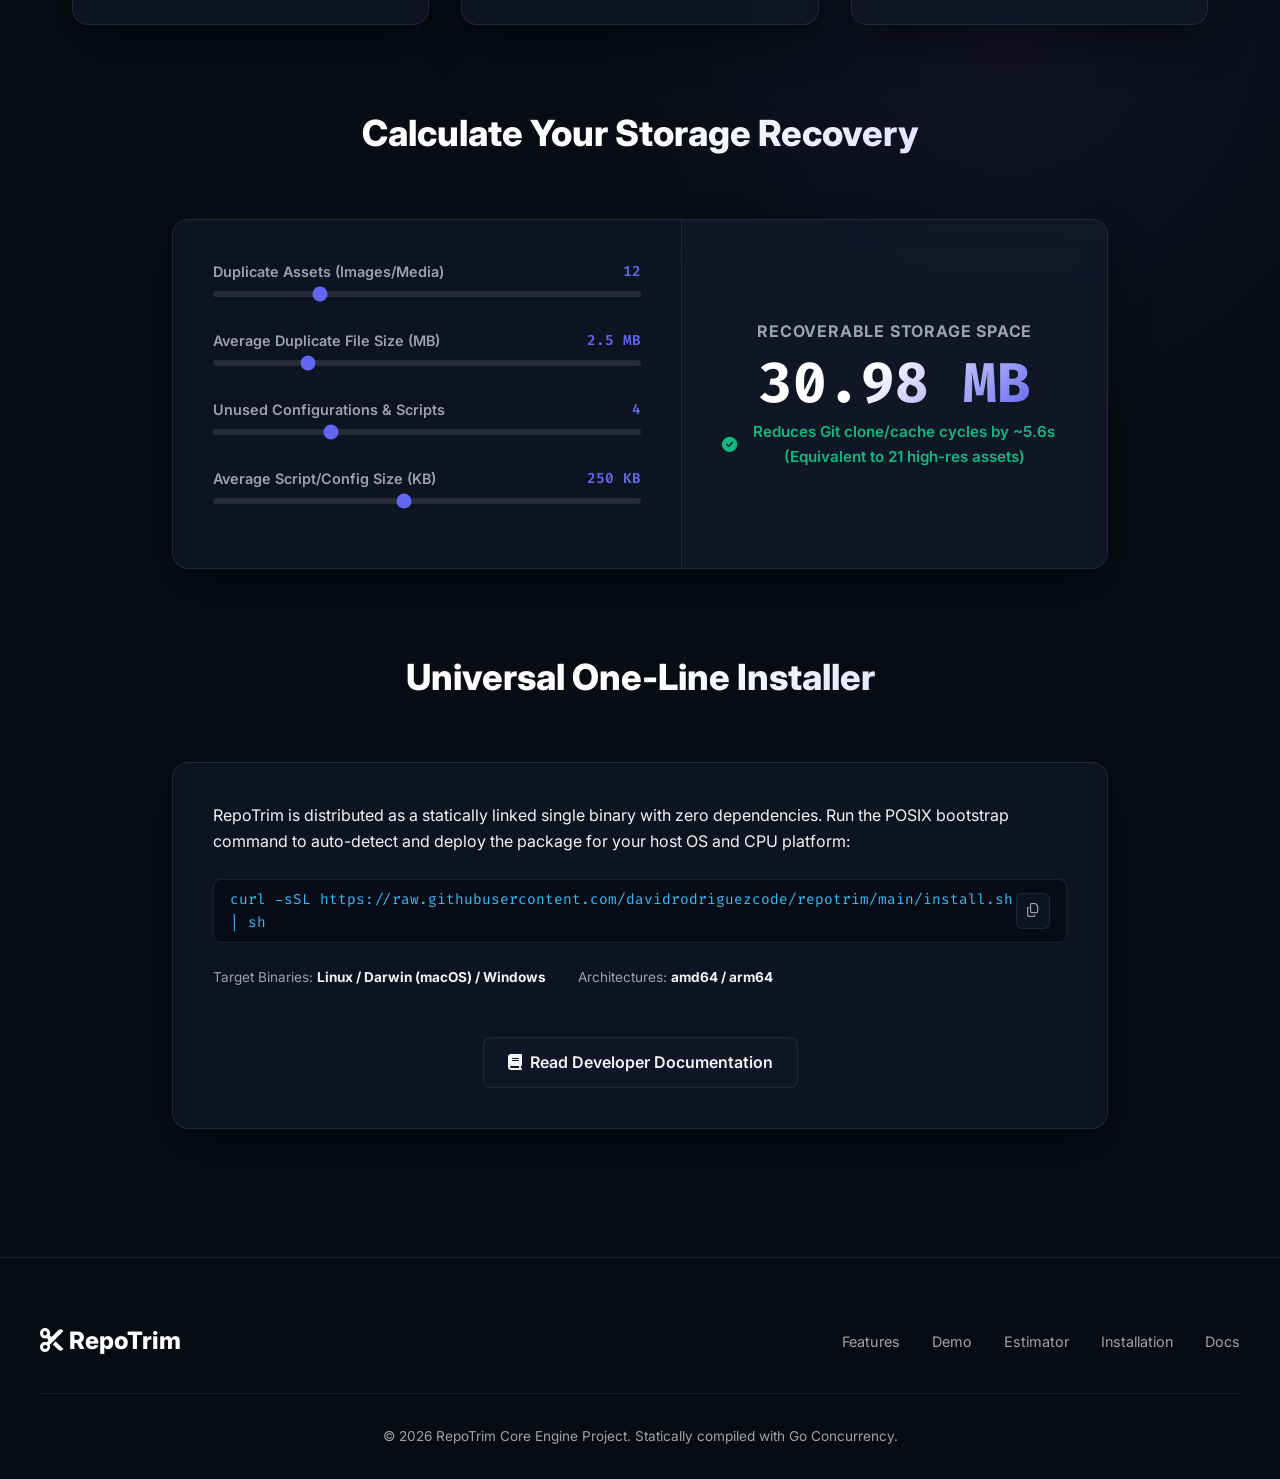
==== commit 16577ac1: "Apply inline white-space: nowrap to header action buttons to guarantee zero-wrap behavior" ====
--- a/index.html
+++ b/index.html
@@ -24,11 +24,11 @@
         <li><a href="#install">Installation</a></li>
         <li><a href="docs.html">Docs</a></li>
       </ul>
-      <div style="display: flex; gap: 1rem; align-items: center;">
-        <a href="https://buy.stripe.com/7sY00k0hScyi4D03rkcQU00" target="_blank" class="cta-button" style="background: linear-gradient(135deg, #10b981 0%, #059669 100%); box-shadow: 0 4px 15px rgba(16, 185, 129, 0.25); text-decoration: none;">
+      <div style="display: flex; gap: 1rem; align-items: center; flex-shrink: 0;">
+        <a href="https://buy.stripe.com/7sY00k0hScyi4D03rkcQU00" target="_blank" class="cta-button" style="background: linear-gradient(135deg, #10b981 0%, #059669 100%); box-shadow: 0 4px 15px rgba(16, 185, 129, 0.25); text-decoration: none; white-space: nowrap;">
           <i class="fa-solid fa-credit-card"></i> Buy License
         </a>
-        <a href="#install" class="cta-button" style="text-decoration: none;">Install Binary</a>
+        <a href="#install" class="cta-button" style="text-decoration: none; white-space: nowrap;">Install Binary</a>
       </div>
     </div>
   </header>
--- a/style.css
+++ b/style.css
@@ -75,6 +75,7 @@
   display: flex;
   justify-content: space-between;
   align-items: center;
+  gap: 2rem; /* Guarantees a minimum horizontal spacing between elements */
 }
 
 .logo-group {
@@ -87,6 +88,7 @@
   -webkit-background-clip: text;
   -webkit-text-fill-color: transparent;
   text-decoration: none;
+  white-space: nowrap;
 }
 
 .logo-group span {
@@ -97,13 +99,15 @@
   padding: 0.15rem 0.5rem;
   border-radius: 6px;
   margin-left: 0.25rem;
+  white-space: nowrap;
 }
 
 .nav-links {
   display: flex;
-  gap: 2rem;
+  gap: 1.5rem;
   list-style: none;
   align-items: center;
+  white-space: nowrap;
 }
 
 .nav-links a {
@@ -112,6 +116,7 @@
   font-weight: 500;
   font-size: 0.95rem;
   transition: color 0.2s ease;
+  white-space: nowrap;
 }
 
 .nav-links a:hover {
@@ -128,11 +133,36 @@
   cursor: pointer;
   box-shadow: 0 4px 15px rgba(99, 102, 241, 0.25);
   transition: all 0.3s ease;
+  white-space: nowrap;
 }
 
 .cta-button:hover {
   transform: translateY(-2px);
   box-shadow: 0 6px 20px rgba(99, 102, 241, 0.4);
+}
+
+@media (max-width: 1150px) and (min-width: 769px) {
+  .nav-container {
+    padding: 1rem 1.5rem;
+    gap: 1.25rem; /* Minimum gap buffer on smaller screens */
+  }
+  .nav-links {
+    gap: 1rem;
+  }
+  .nav-links a {
+    font-size: 0.85rem;
+  }
+  .logo-group {
+    font-size: 1.25rem;
+  }
+  .logo-group span {
+    font-size: 0.8rem;
+    padding: 0.1rem 0.4rem;
+  }
+  .cta-button {
+    padding: 0.5rem 1rem;
+    font-size: 0.85rem;
+  }
 }
 
 /* Hero Section */
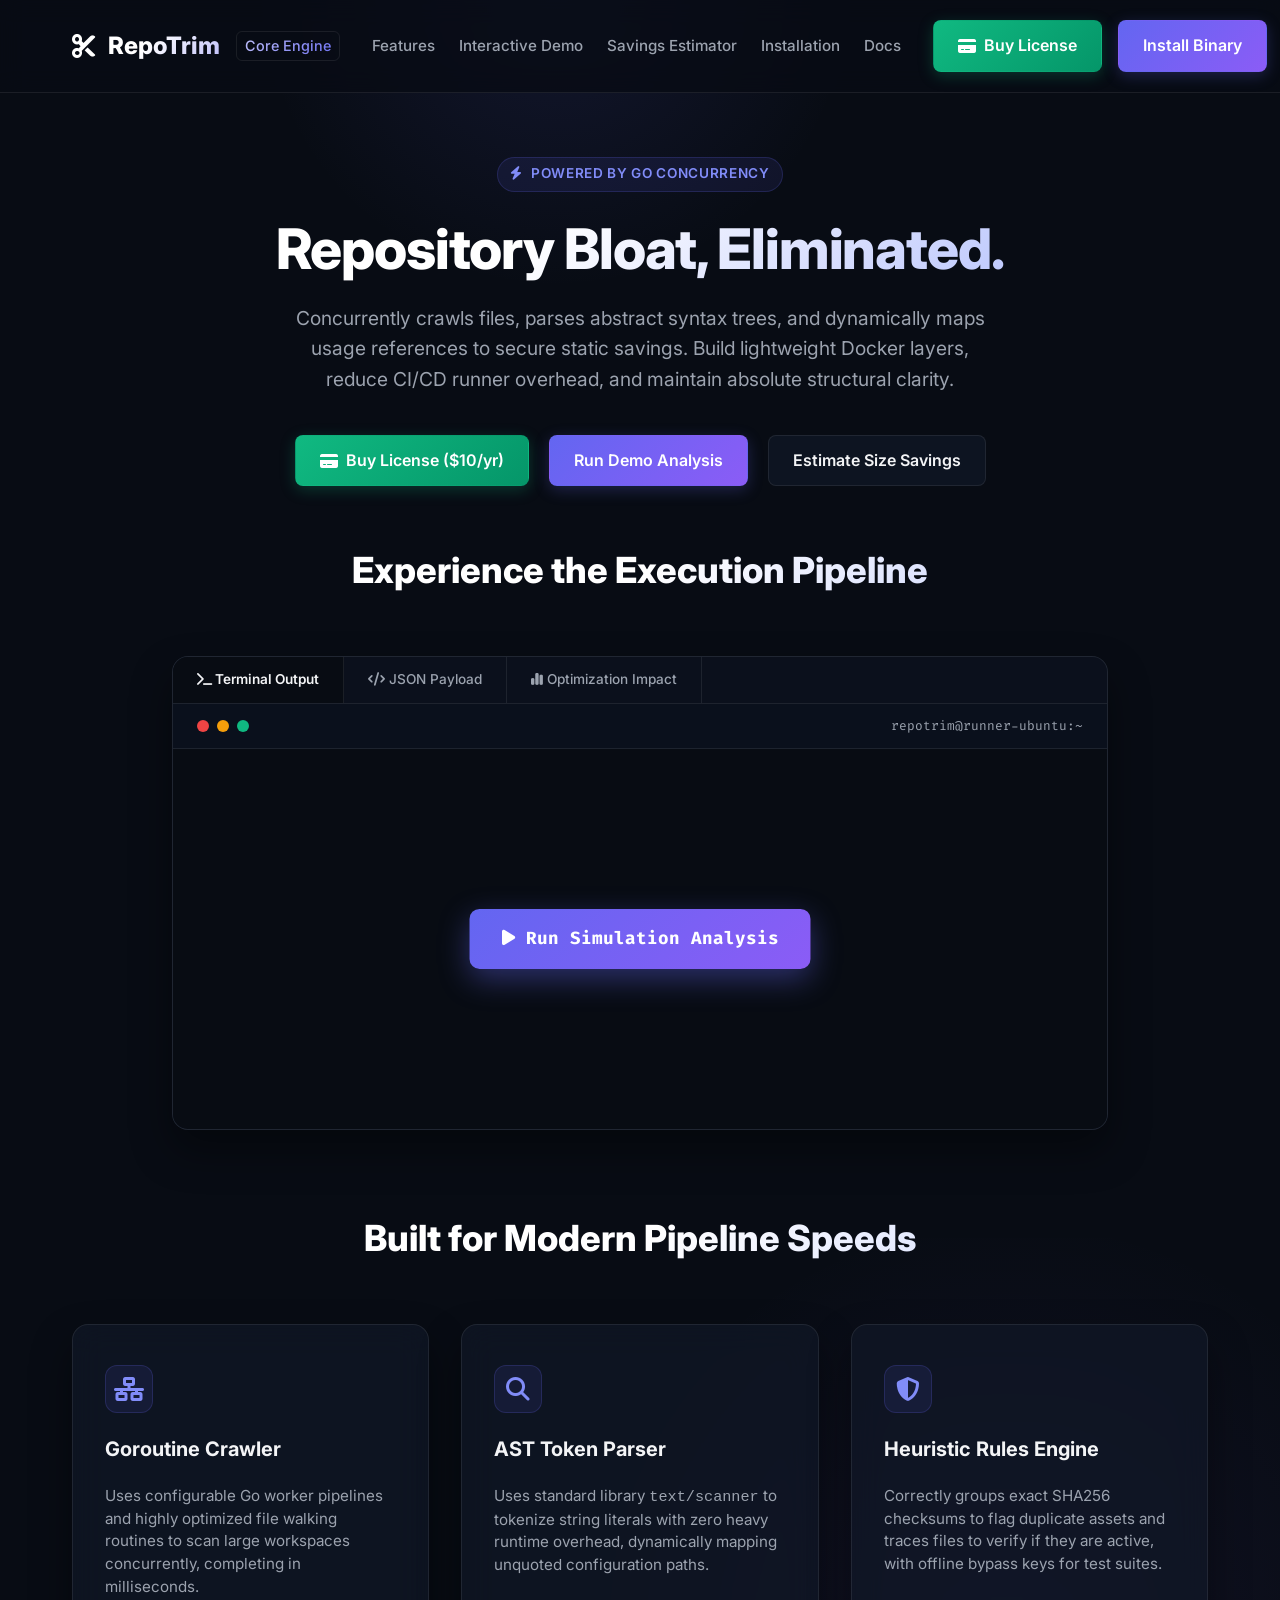
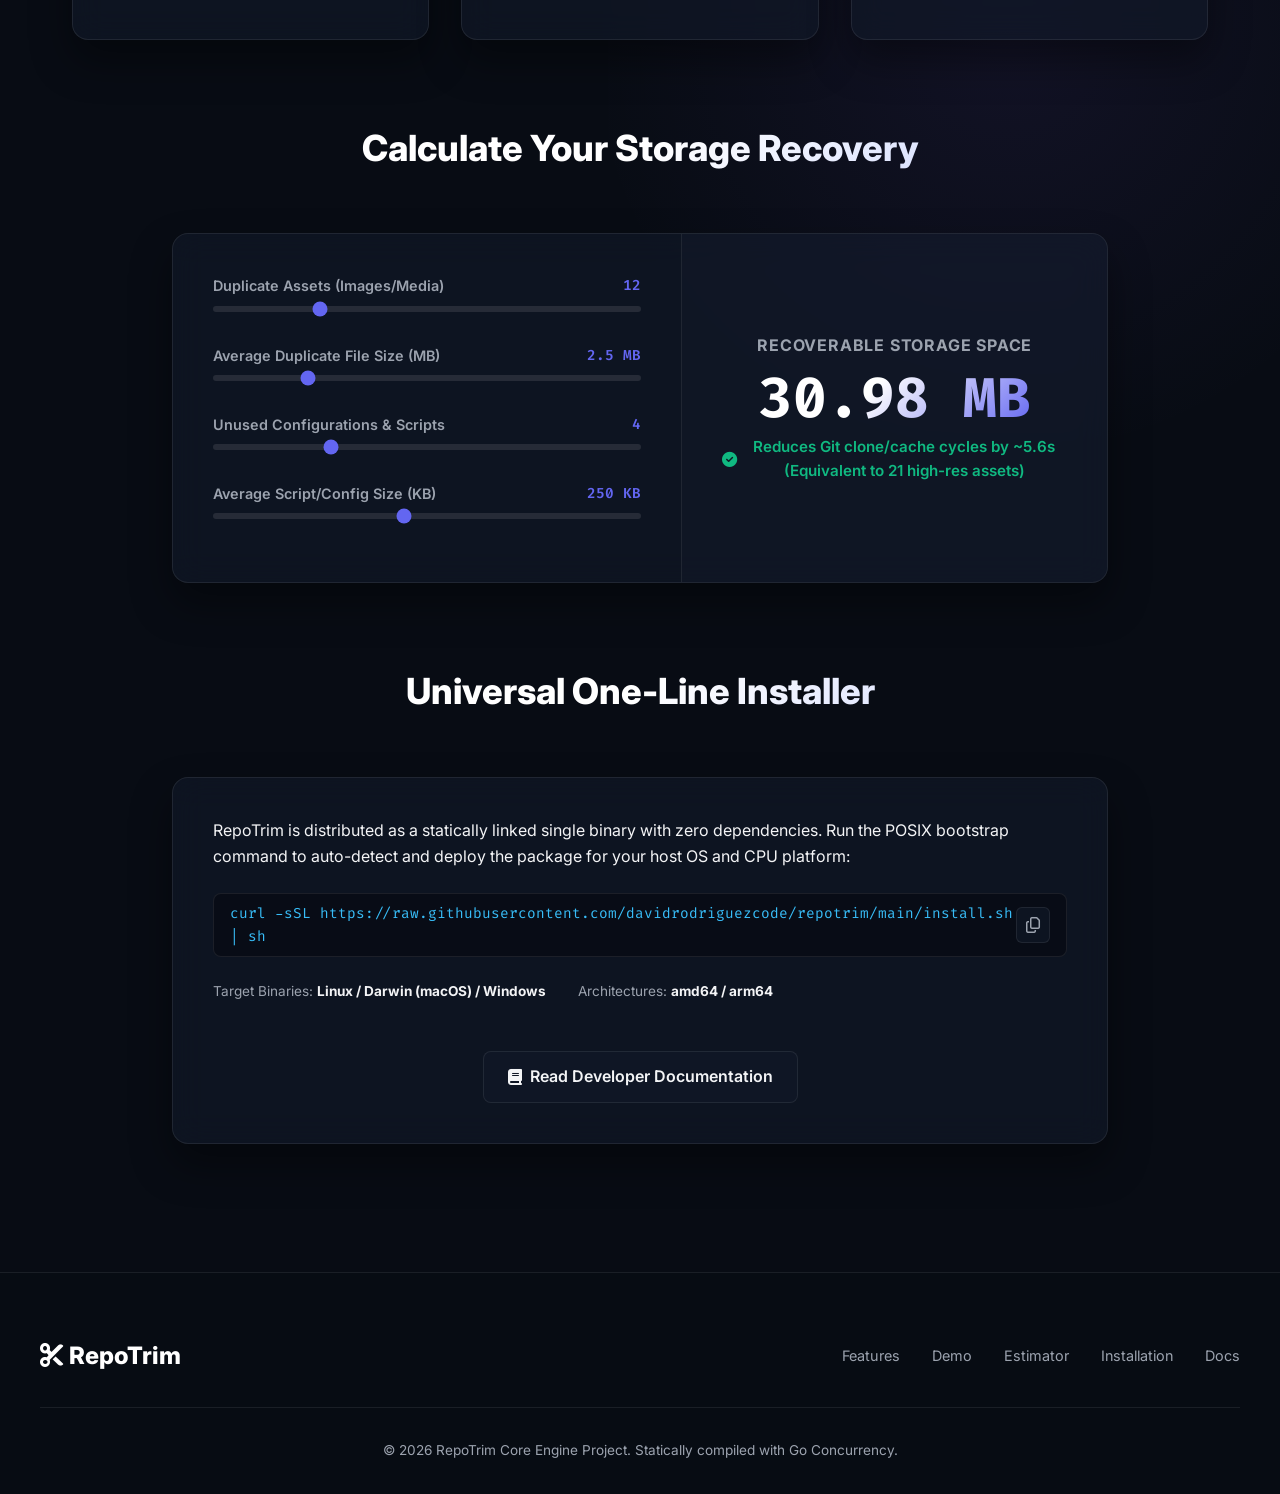
==== commit a153effd: "Standardize CTA and secondary button sizes, display mode, typography, and hover animations" ====
--- a/index.html
+++ b/index.html
@@ -5,6 +5,21 @@
   <meta name="viewport" content="width=device-width, initial-scale=1.0">
   <title>RepoTrim — High-Performance Repository Optimization</title>
   <meta name="description" content="Concurrently crawl directories, parse AST structures, and eliminate unused assets, configurations, and duplicate files with the Go RepoTrim Core Engine.">
+  
+  <!-- OpenGraph / Facebook -->
+  <meta property="og:type" content="website">
+  <meta property="og:url" content="https://api.repotrim.innsoftlabs.com/">
+  <meta property="og:title" content="RepoTrim — High-Performance Repository Optimization">
+  <meta property="og:description" content="Concurrently crawl directories, parse AST structures, and eliminate unused assets, configurations, and duplicate files with the Go RepoTrim Core Engine.">
+  <meta property="og:image" content="https://api.repotrim.innsoftlabs.com/assets/og_preview.png">
+
+  <!-- Twitter -->
+  <meta property="twitter:card" content="summary_large_image">
+  <meta property="twitter:url" content="https://api.repotrim.innsoftlabs.com/">
+  <meta property="twitter:title" content="RepoTrim — High-Performance Repository Optimization">
+  <meta property="twitter:description" content="Concurrently crawl directories, parse AST structures, and eliminate unused assets, configurations, and duplicate files with the Go RepoTrim Core Engine.">
+  <meta property="twitter:image" content="https://api.repotrim.innsoftlabs.com/assets/og_preview.png">
+
   <link rel="stylesheet" href="style.css">
   <!-- FontAwesome Icons -->
   <link rel="stylesheet" href="https://cdnjs.cloudflare.com/ajax/libs/font-awesome/6.4.0/css/all.min.css">
@@ -41,11 +56,11 @@
     <h1>Repository Bloat, Eliminated.</h1>
     <p>Concurrently crawls files, parses abstract syntax trees, and dynamically maps usage references to secure static savings. Build lightweight Docker layers, reduce CI/CD runner overhead, and maintain absolute structural clarity.</p>
     <div class="hero-actions" style="display: flex; justify-content: center; gap: 1.25rem; flex-wrap: wrap;">
-      <a href="https://buy.stripe.com/7sY00k0hScyi4D03rkcQU00" target="_blank" class="cta-button" style="background: linear-gradient(135deg, #10b981 0%, #059669 100%); box-shadow: 0 4px 15px rgba(16, 185, 129, 0.25); text-decoration: none; display: inline-flex; align-items: center; gap: 0.5rem; padding: 0.75rem 1.5rem;">
+      <a href="https://buy.stripe.com/7sY00k0hScyi4D03rkcQU00" target="_blank" class="cta-button" style="background: linear-gradient(135deg, #10b981 0%, #059669 100%); box-shadow: 0 4px 15px rgba(16, 185, 129, 0.25);">
         <i class="fa-solid fa-credit-card"></i> Buy License ($10/yr)
       </a>
-      <button class="cta-button" style="padding: 0.75rem 1.5rem;" onclick="document.getElementById('demo').scrollIntoView({behavior: 'smooth'})">Run Demo Analysis</button>
-      <button class="secondary-button" style="padding: 0.75rem 1.5rem;" onclick="document.getElementById('calculator').scrollIntoView({behavior: 'smooth'})">Estimate Size Savings</button>
+      <button class="cta-button" onclick="document.getElementById('demo').scrollIntoView({behavior: 'smooth'})">Run Demo Analysis</button>
+      <button class="secondary-button" onclick="document.getElementById('calculator').scrollIntoView({behavior: 'smooth'})">Estimate Size Savings</button>
     </div>
   </section>
 
@@ -182,8 +197,8 @@
         
         <div class="copy-container">
           <div class="copy-text" id="installCommand">curl -sSL https://raw.githubusercontent.com/davidrodriguezcode/repotrim/main/install.sh | sh</div>
-          <button class="copy-btn" onclick="copyToClipboard('installCommand')">
-            <i class="fa-regular fa-copy" id="copyIcon"></i>
+          <button class="copy-btn" onclick="copyToClipboard('installCommand', this)">
+            <i class="fa-regular fa-copy"></i>
           </button>
         </div>
 
@@ -404,20 +419,48 @@
     }
 
     // Copy to Clipboard Utility
-    function copyToClipboard(elementId) {
-      const text = document.getElementById(elementId).innerText;
-      navigator.clipboard.writeText(text).then(() => {
-        const icon = document.getElementById('copyIcon');
-        icon.classList.remove('fa-regular', 'fa-copy');
-        icon.classList.add('fa-solid', 'fa-check');
-        icon.style.color = '#10b981';
-        
-        setTimeout(() => {
-          icon.classList.remove('fa-solid', 'fa-check');
-          icon.classList.add('fa-regular', 'fa-copy');
-          icon.style.color = '';
-        }, 2000);
-      });
+    function copyToClipboard(textId, btnElement) {
+      const text = document.getElementById(textId).innerText;
+      
+      function updateIcon() {
+        const icon = btnElement.querySelector('i');
+        if (icon) {
+          icon.className = 'fa-solid fa-check';
+          icon.style.color = '#10b981';
+          setTimeout(() => {
+            icon.className = 'fa-regular fa-copy';
+            icon.style.color = '';
+          }, 2000);
+        }
+      }
+
+      if (navigator.clipboard && navigator.clipboard.writeText) {
+        navigator.clipboard.writeText(text).then(updateIcon).catch(err => {
+          fallbackCopy(text, updateIcon);
+        });
+      } else {
+        fallbackCopy(text, updateIcon);
+      }
+    }
+
+    function fallbackCopy(text, callback) {
+      const textArea = document.createElement("textarea");
+      textArea.value = text;
+      textArea.style.top = "0";
+      textArea.style.left = "0";
+      textArea.style.position = "fixed";
+      document.body.appendChild(textArea);
+      textArea.focus();
+      textArea.select();
+      try {
+        const successful = document.execCommand('copy');
+        if (successful) {
+          callback();
+        }
+      } catch (err) {
+        console.error('Fallback Copy failed', err);
+      }
+      document.body.removeChild(textArea);
     }
 
     // Initialize Calculator on load
--- a/style.css
+++ b/style.css
@@ -123,17 +123,30 @@
   color: var(--text-primary);
 }
 
+button {
+  font-family: inherit;
+  font-size: inherit;
+  line-height: inherit;
+  color: inherit;
+}
+
 .cta-button {
+  display: inline-flex;
+  align-items: center;
+  justify-content: center;
+  gap: 0.5rem;
   background: linear-gradient(135deg, var(--primary-accent) 0%, var(--secondary-accent) 100%);
   color: #fff !important;
-  padding: 0.6rem 1.25rem;
+  padding: 0.75rem 1.5rem;
   border-radius: 8px;
   font-weight: 600;
-  border: none;
+  border: 1px solid transparent;
   cursor: pointer;
   box-shadow: 0 4px 15px rgba(99, 102, 241, 0.25);
   transition: all 0.3s ease;
   white-space: nowrap;
+  text-decoration: none;
+  box-sizing: border-box;
 }
 
 .cta-button:hover {
@@ -159,7 +172,7 @@
     font-size: 0.8rem;
     padding: 0.1rem 0.4rem;
   }
-  .cta-button {
+  .cta-button, .secondary-button {
     padding: 0.5rem 1rem;
     font-size: 0.85rem;
   }
@@ -214,6 +227,10 @@
 }
 
 .secondary-button {
+  display: inline-flex;
+  align-items: center;
+  justify-content: center;
+  gap: 0.5rem;
   background: var(--panel-bg);
   border: 1px solid var(--panel-border);
   color: var(--text-primary);
@@ -221,12 +238,16 @@
   border-radius: 8px;
   font-weight: 600;
   cursor: pointer;
-  transition: all 0.2s ease;
+  transition: all 0.3s ease;
+  white-space: nowrap;
+  text-decoration: none;
+  box-sizing: border-box;
 }
 
 .secondary-button:hover {
   background: rgba(255, 255, 255, 0.05);
   border-color: rgba(255, 255, 255, 0.15);
+  transform: translateY(-2px);
 }
 
 /* Glassmorphism Panel Container */
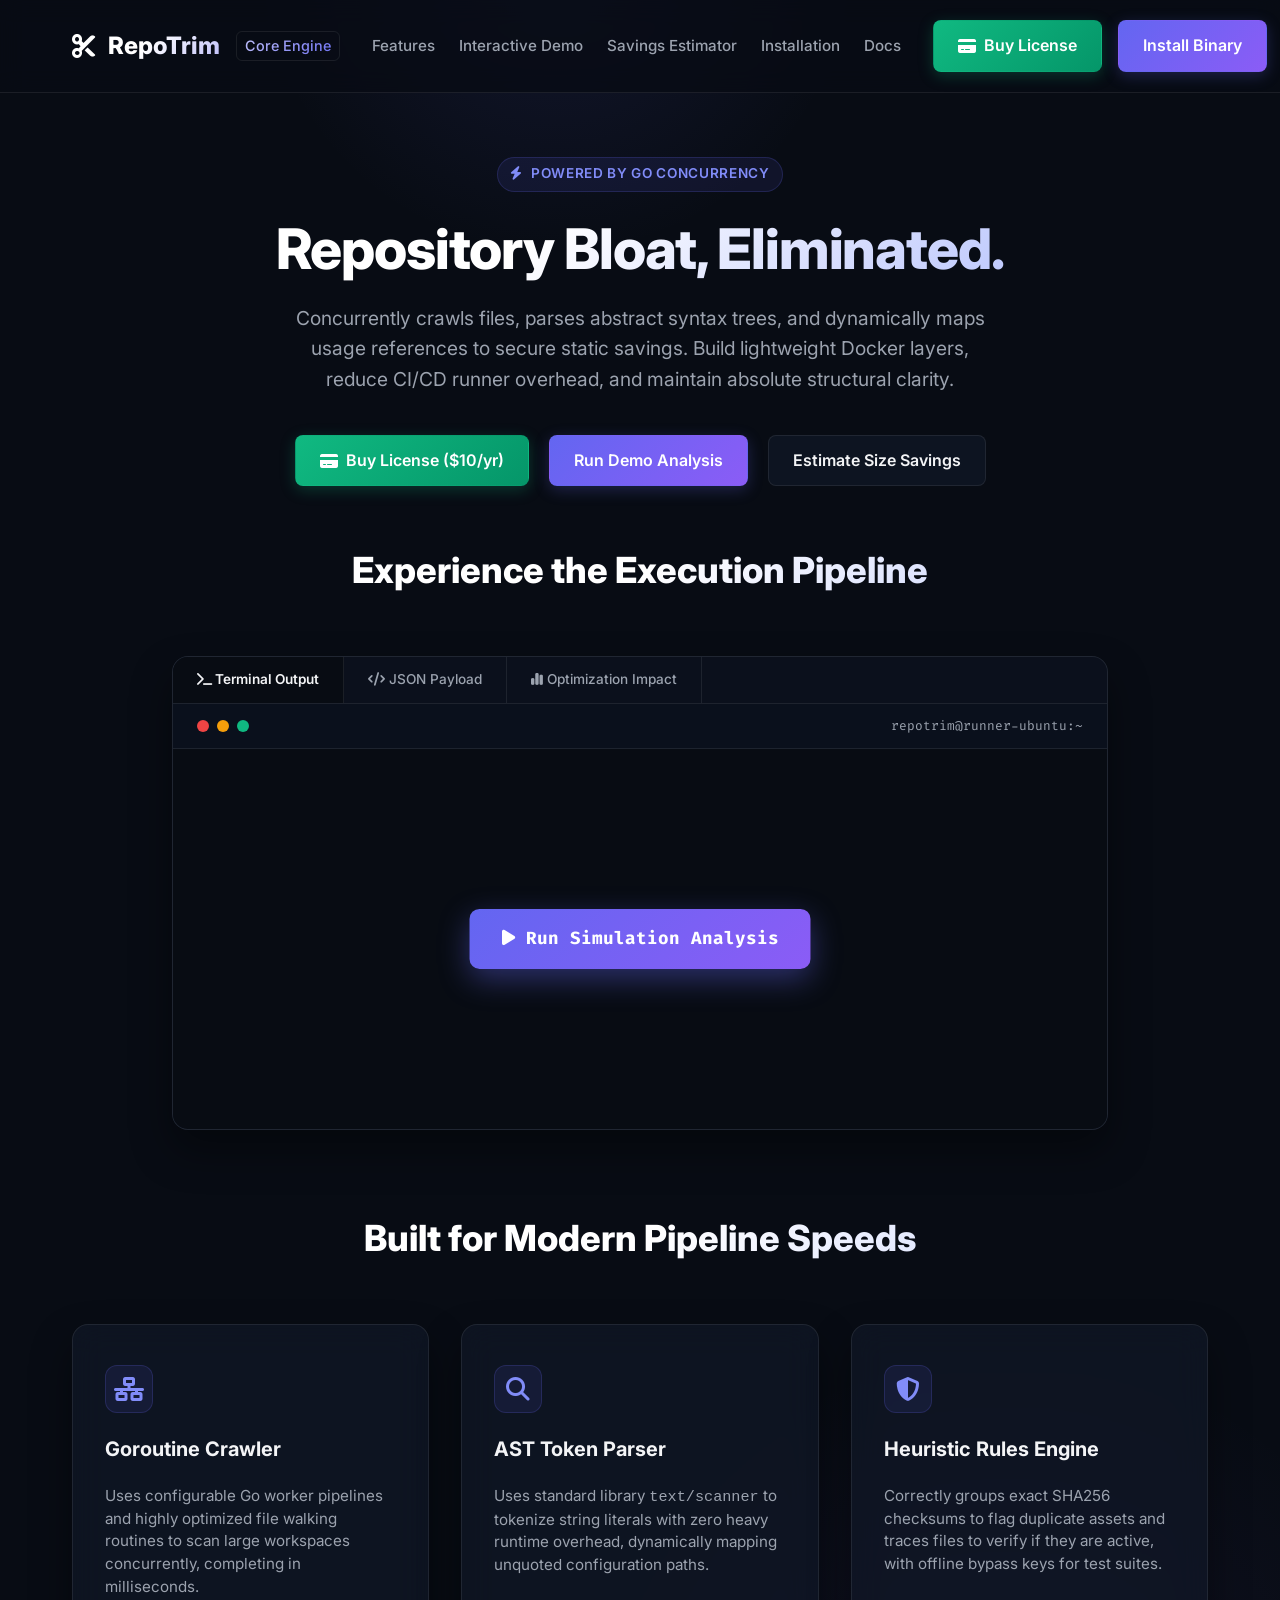
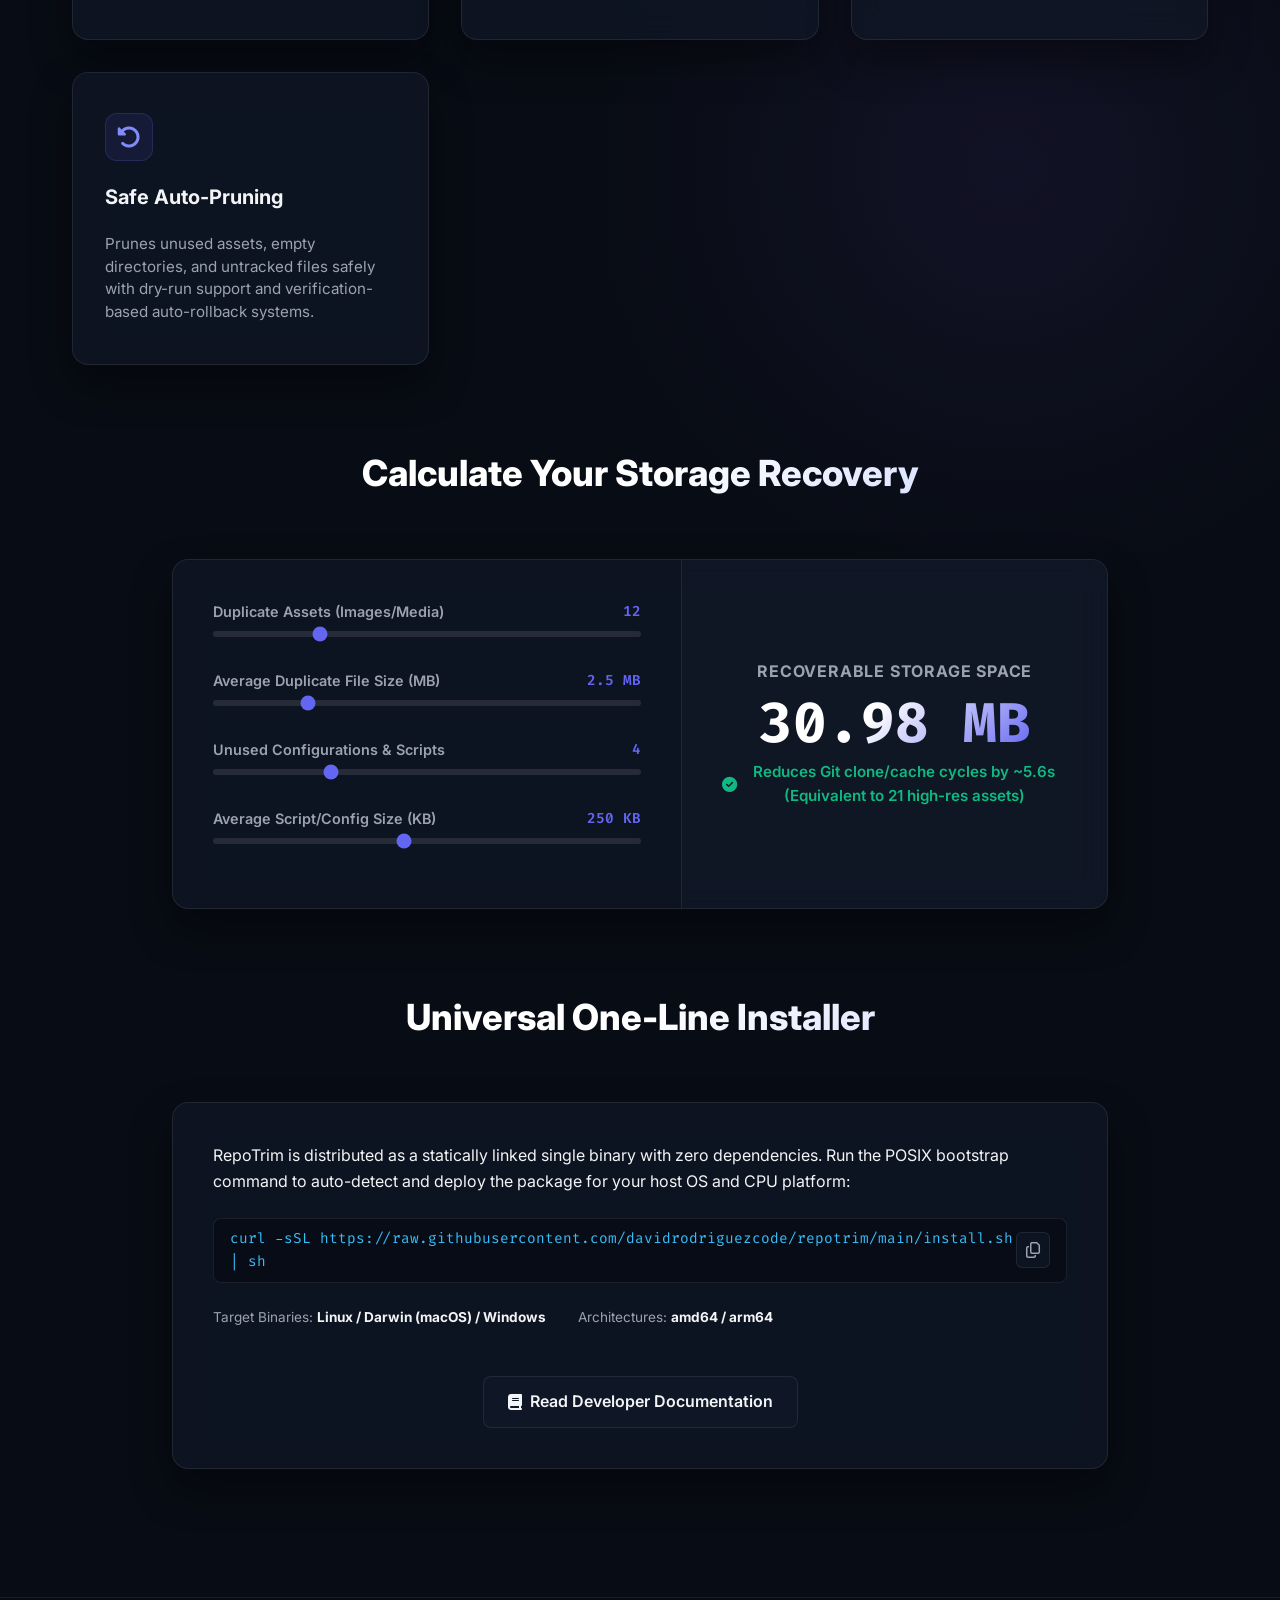
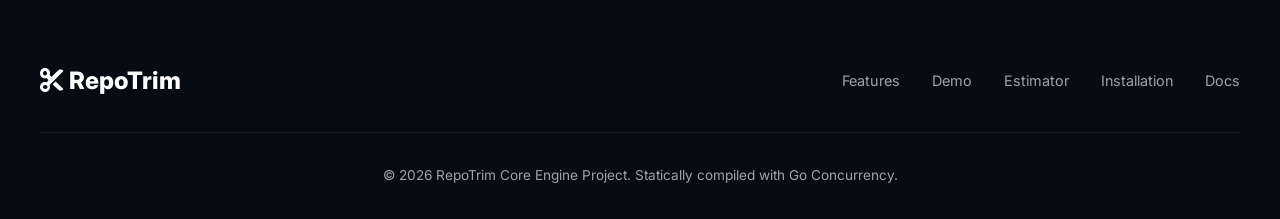
==== commit 6134467e: "Add Safe Auto-Pruning card to index.html Features grid" ====
--- a/index.html
+++ b/index.html
@@ -131,6 +131,15 @@
         </div>
         <h3>Heuristic Rules Engine</h3>
         <p>Correctly groups exact SHA256 checksums to flag duplicate assets and traces files to verify if they are active, with offline bypass keys for test suites.</p>
+      </div>
+
+      <!-- Feature 4 -->
+      <div class="panel feature-card">
+        <div class="icon-wrapper">
+          <i class="fa-solid fa-rotate-left"></i>
+        </div>
+        <h3>Safe Auto-Pruning</h3>
+        <p>Prunes unused assets, empty directories, and untracked files safely with dry-run support and verification-based auto-rollback systems.</p>
       </div>
 
     </div>
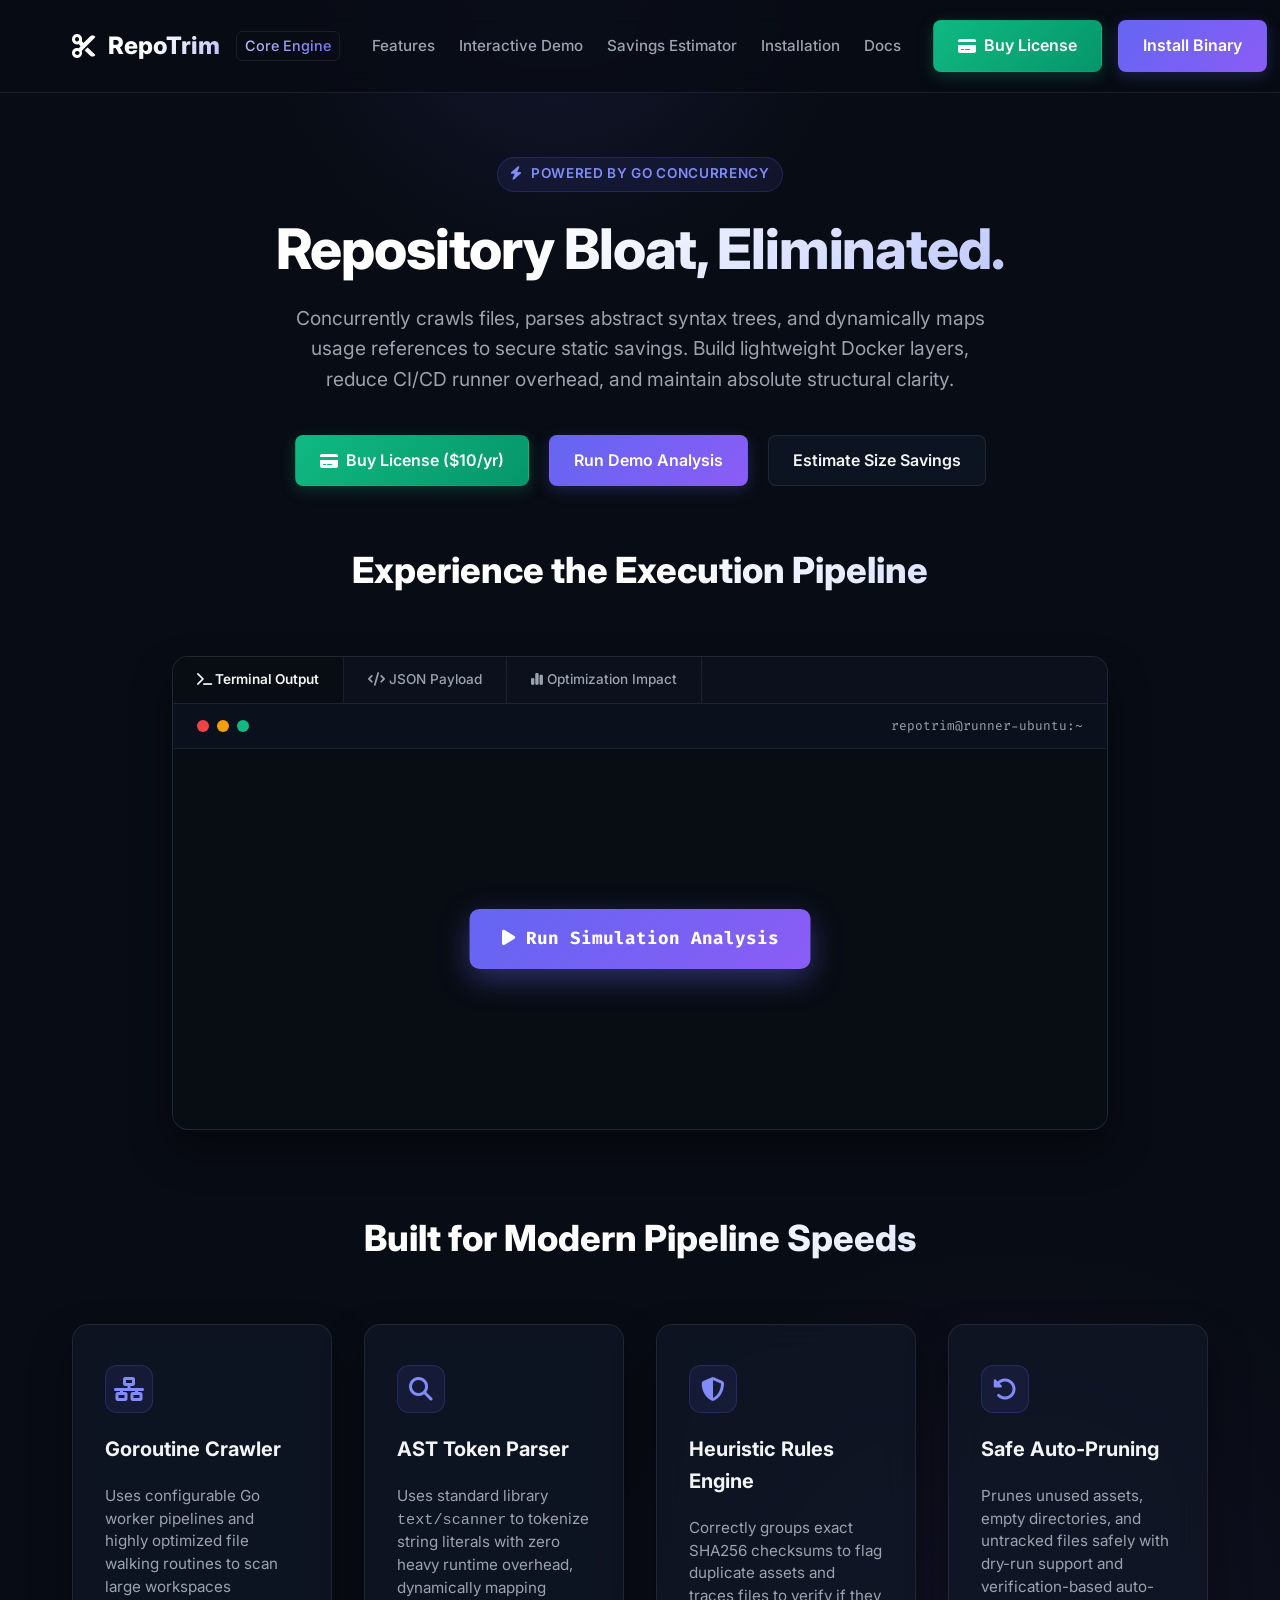
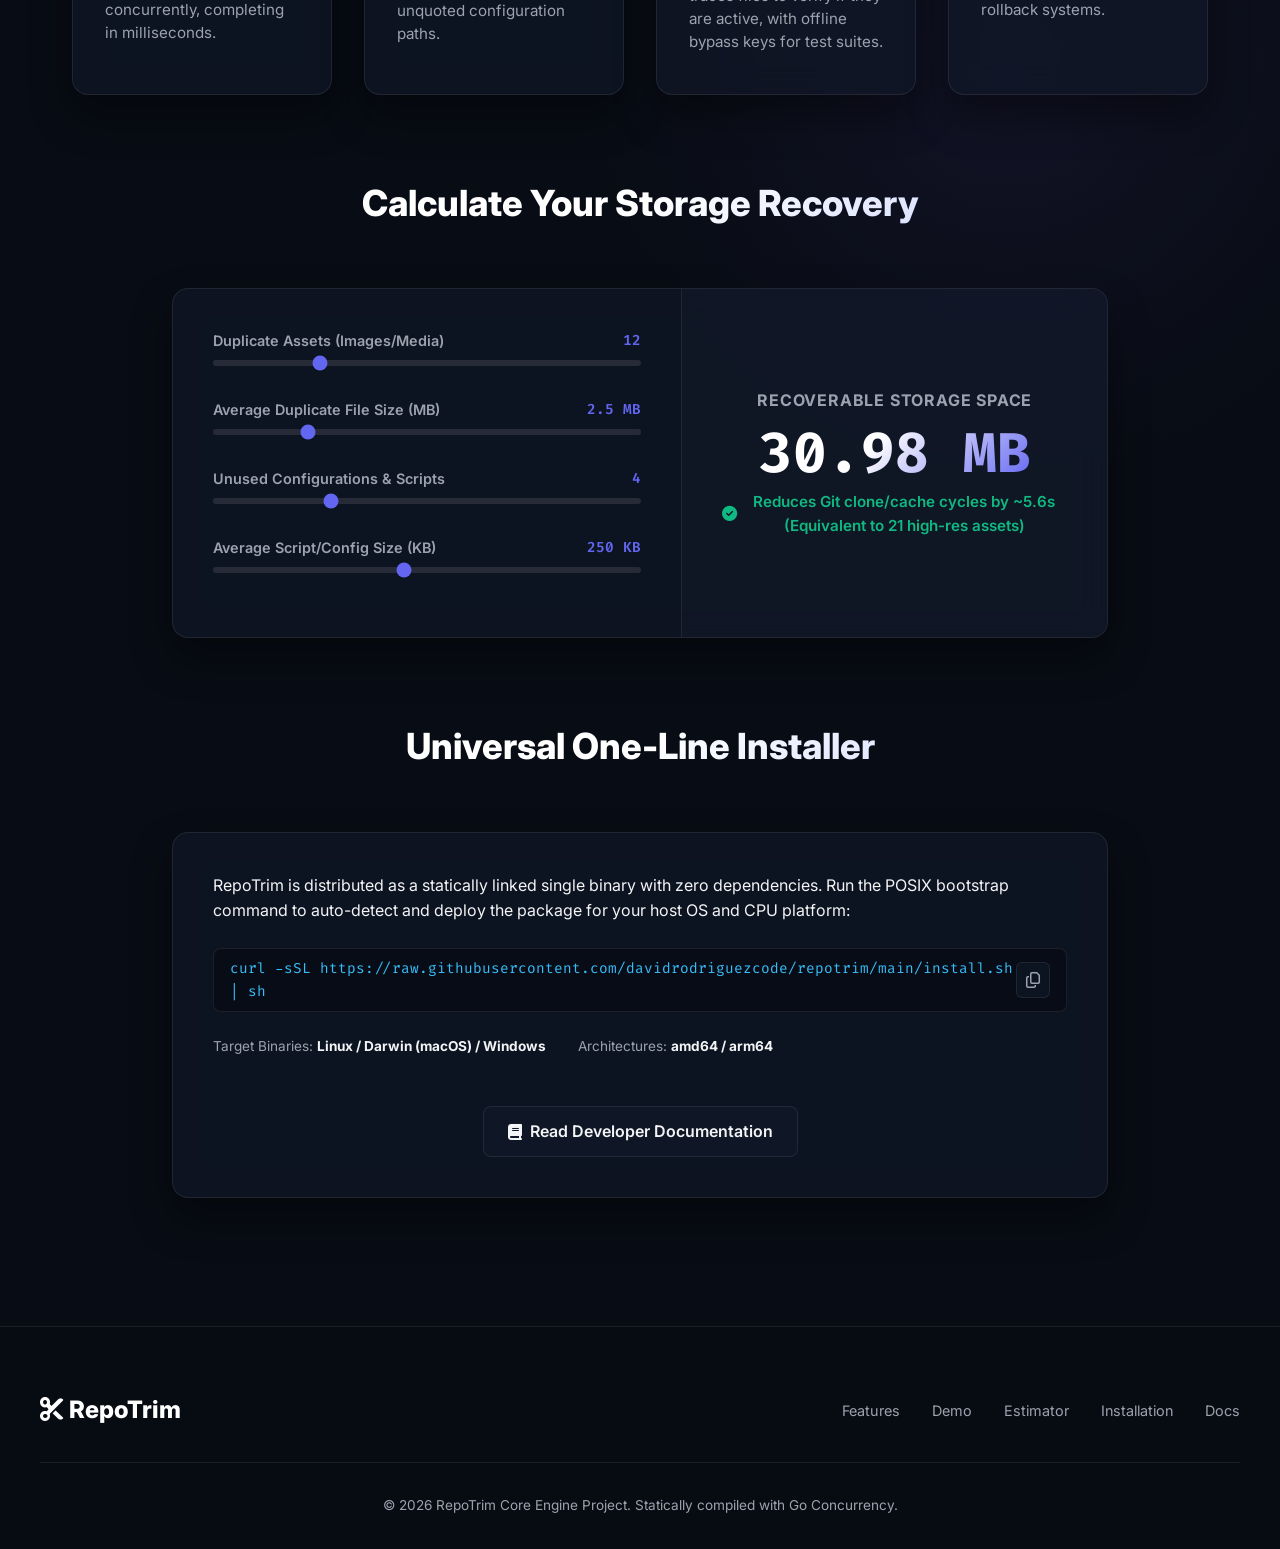
==== commit cf3bc04c: "Apply cache-buster query parameters to style.css references" ====
--- a/index.html
+++ b/index.html
@@ -20,7 +20,7 @@
   <meta property="twitter:description" content="Concurrently crawl directories, parse AST structures, and eliminate unused assets, configurations, and duplicate files with the Go RepoTrim Core Engine.">
   <meta property="twitter:image" content="https://api.repotrim.innsoftlabs.com/assets/og_preview.png">
 
-  <link rel="stylesheet" href="style.css">
+  <link rel="stylesheet" href="style.css?v=2">
   <!-- FontAwesome Icons -->
   <link rel="stylesheet" href="https://cdnjs.cloudflare.com/ajax/libs/font-awesome/6.4.0/css/all.min.css">
 </head>
--- a/style.css
+++ b/style.css
@@ -388,8 +388,20 @@
 
 .grid-features {
   display: grid;
-  grid-template-columns: repeat(auto-fit, minmax(320px, 1fr));
+  grid-template-columns: repeat(4, 1fr);
   gap: 2rem;
+}
+
+@media (max-width: 1024px) {
+  .grid-features {
+    grid-template-columns: repeat(2, 1fr);
+  }
+}
+
+@media (max-width: 640px) {
+  .grid-features {
+    grid-template-columns: 1fr;
+  }
 }
 
 .feature-card {
